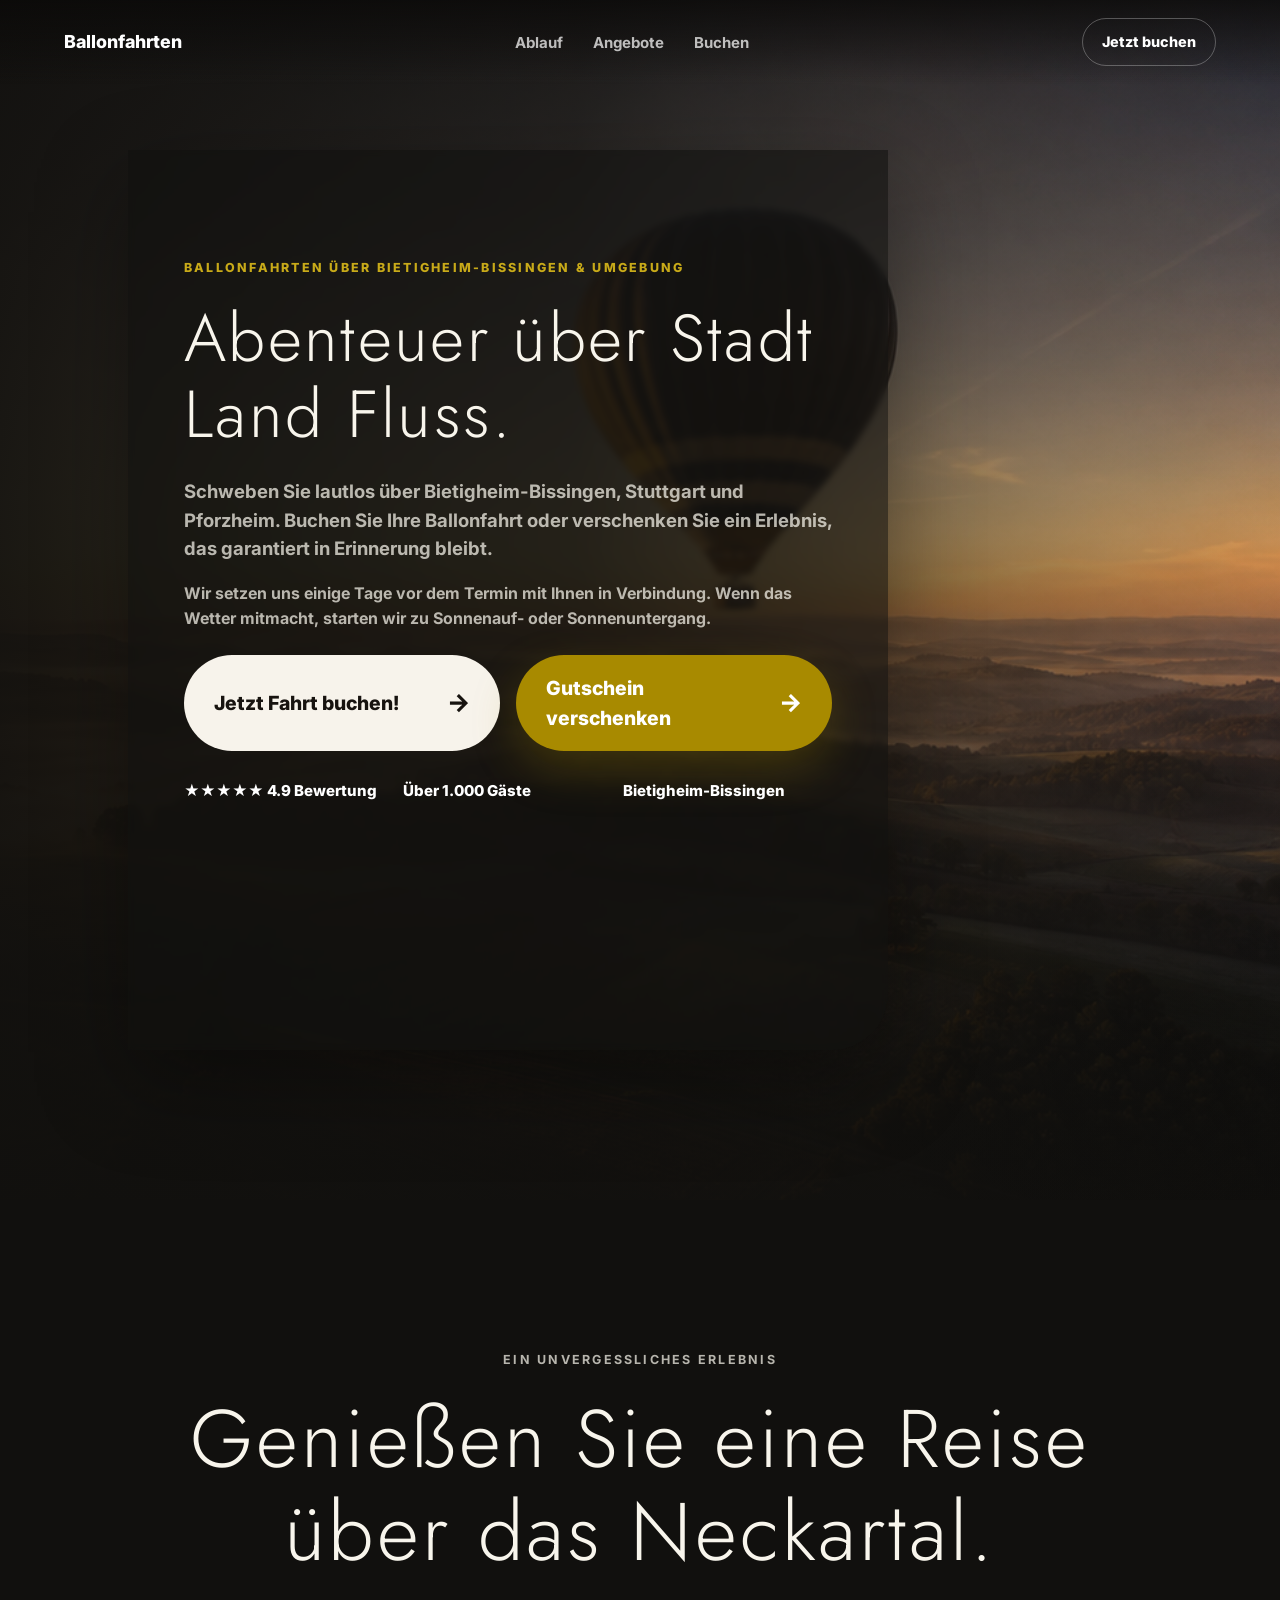
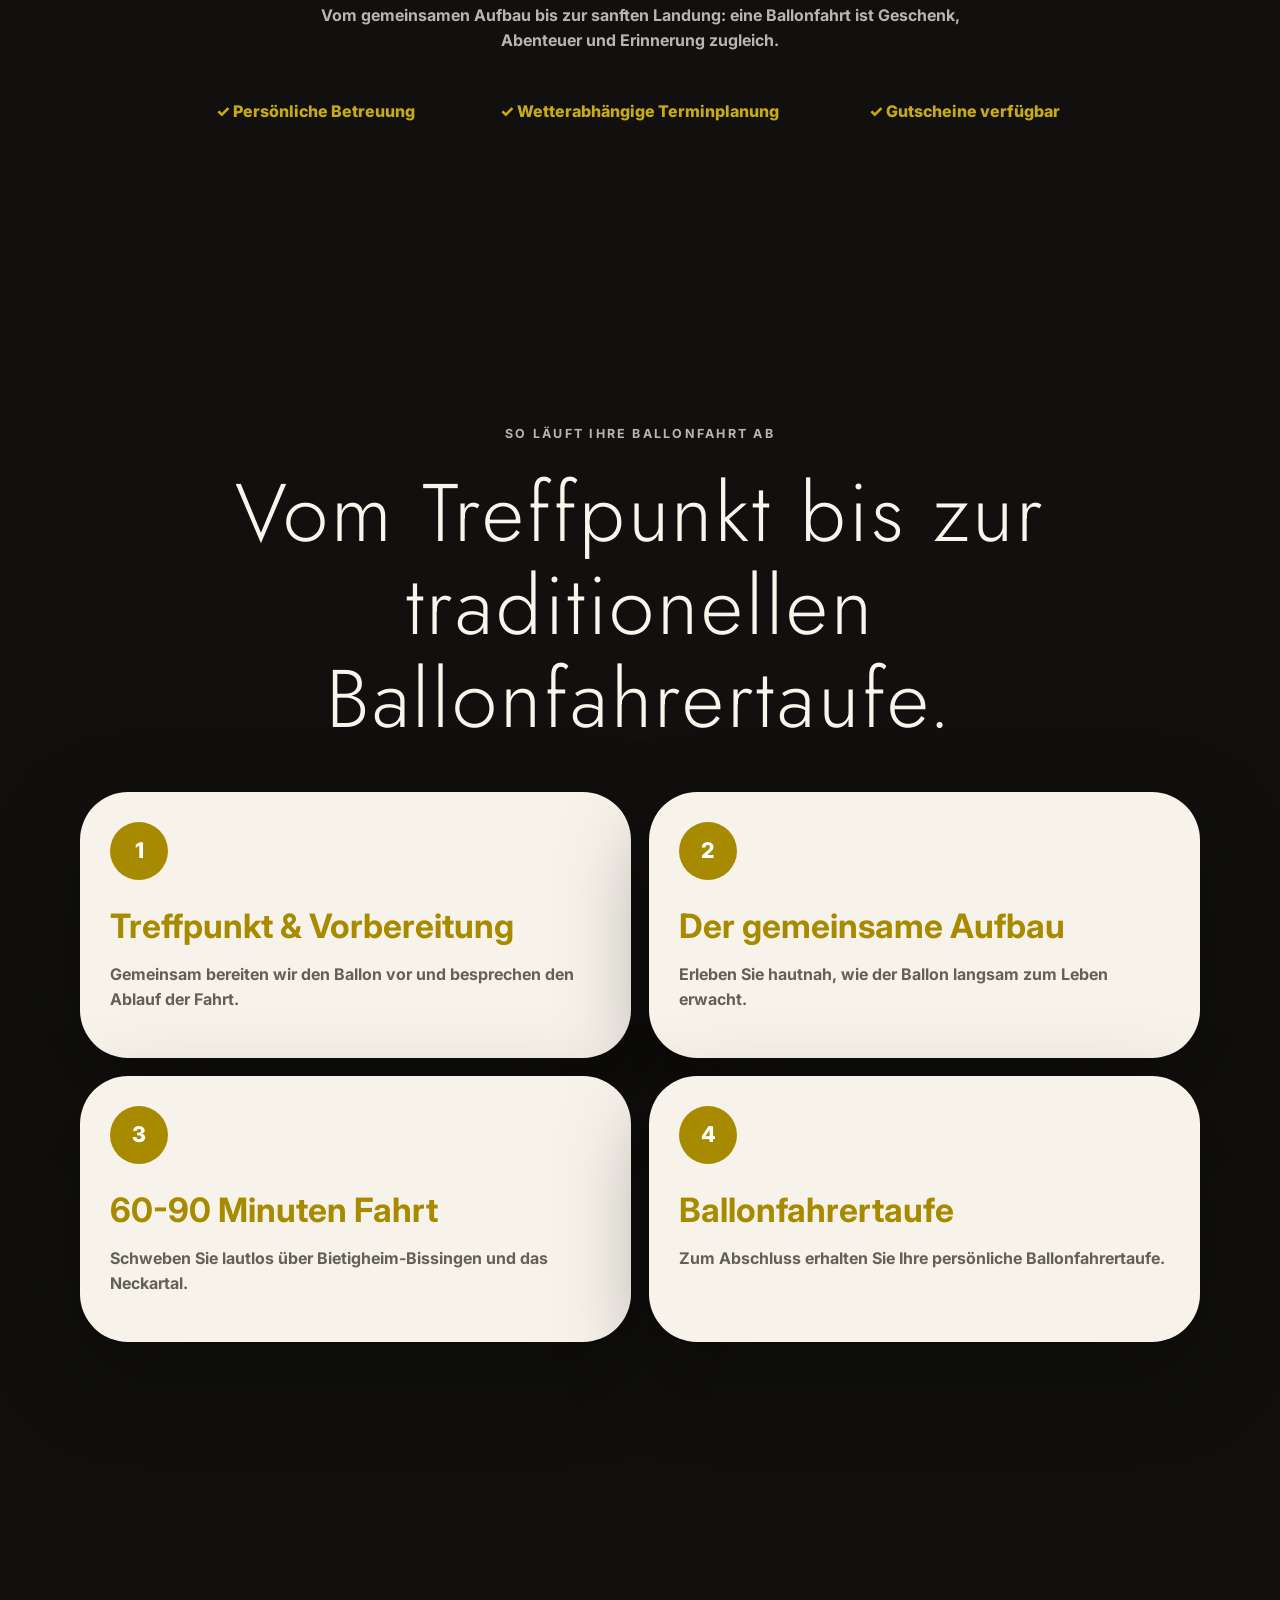
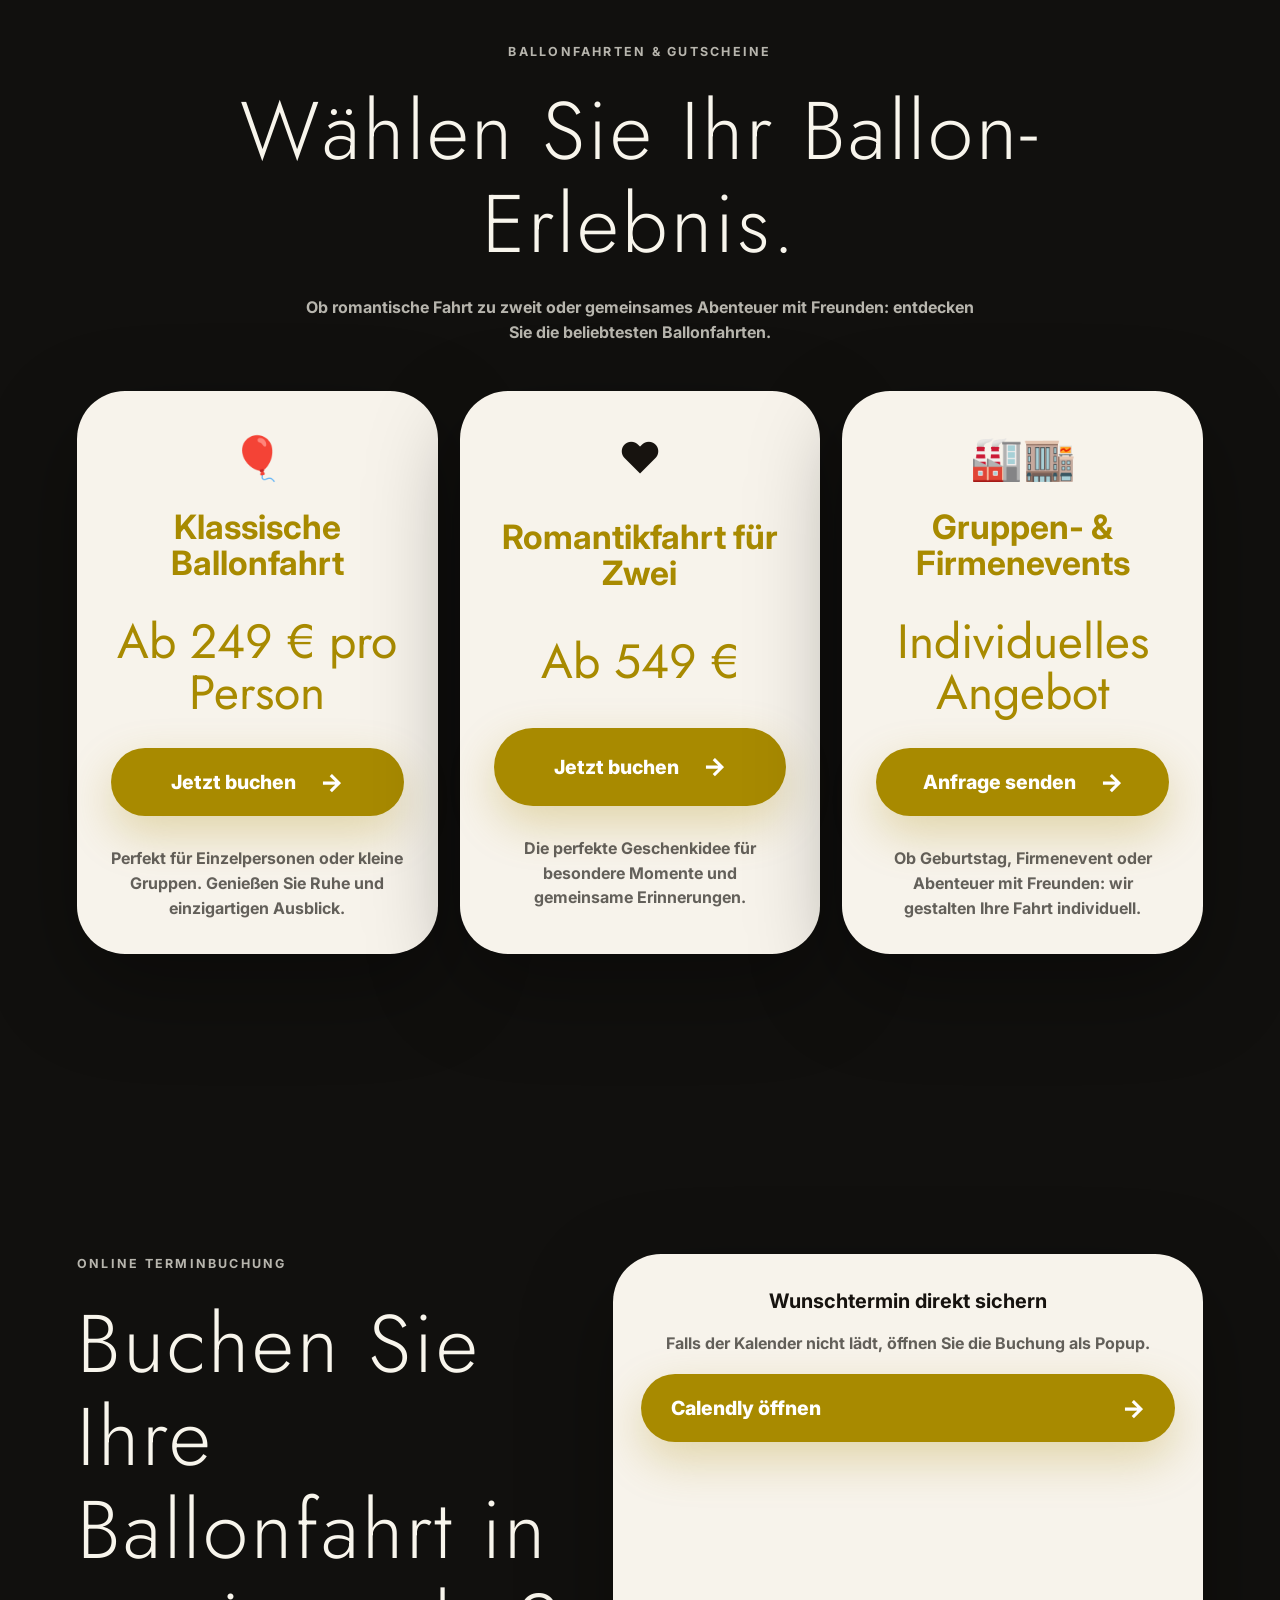
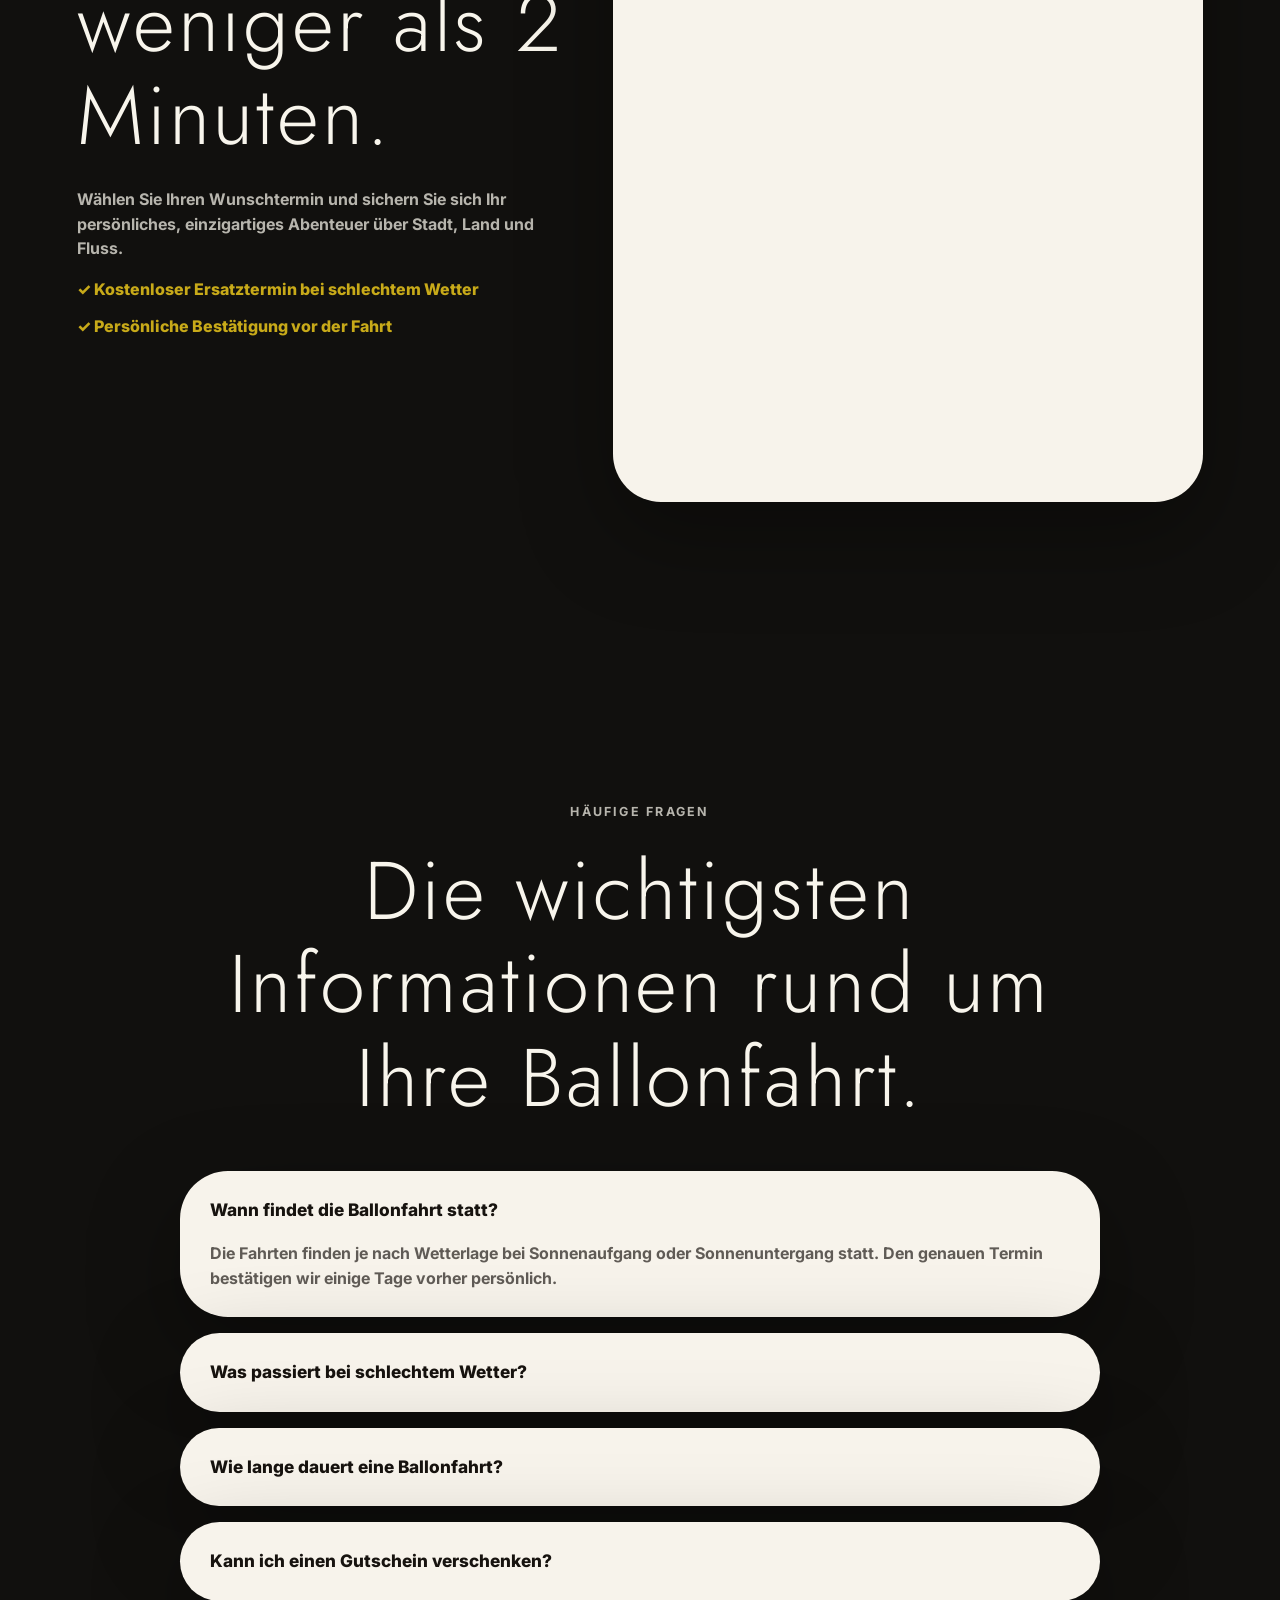
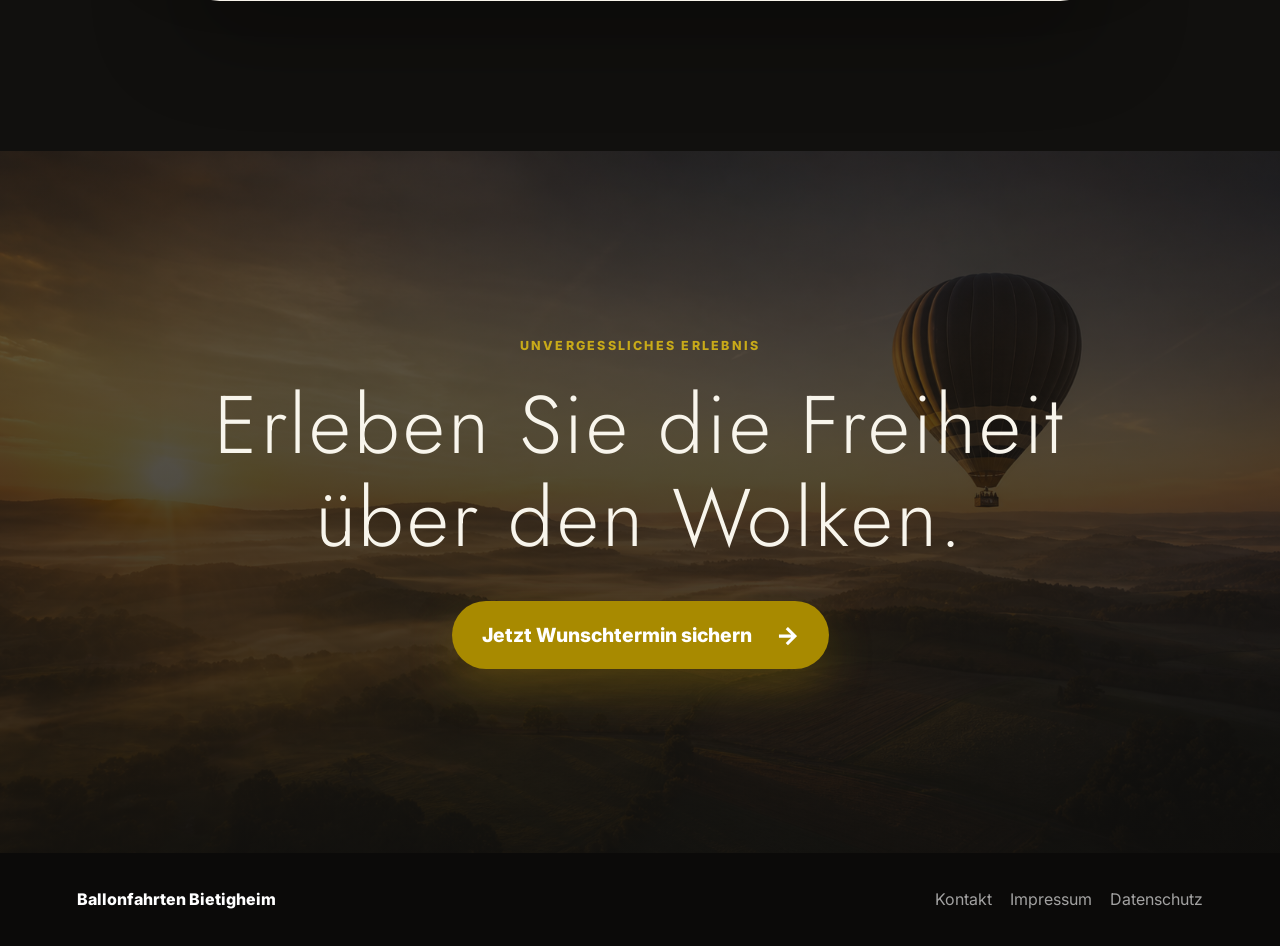
==== index.html @ dc54b962 "Add files via upload" ====
<!doctype html>
<html lang="de">
  <head>
    <meta charset="utf-8" />
    <meta name="viewport" content="width=device-width, initial-scale=1" />
    <meta
      name="description"
      content="Ballonfahrten über Bietigheim-Bissingen, Stuttgart und Pforzheim. Jetzt Fahrt buchen oder Gutschein verschenken."
    />
    <title>Ballonfahrten Bietigheim | Abenteuer über Stuttgart</title>
    <link rel="preconnect" href="https://fonts.googleapis.com" />
    <link rel="preconnect" href="https://fonts.gstatic.com" crossorigin />
    <link
      href="https://fonts.googleapis.com/css2?family=Inter:wght@500;600;700;800&family=Jost:wght@300;400;500;700&display=swap"
      rel="stylesheet"
    />
    <link href="https://assets.calendly.com/assets/external/widget.css" rel="stylesheet" />
    <link rel="stylesheet" href="styles.css" />
  </head>
  <body>
    <script>
      const calendlyUrl = "https://calendly.com/alezaffino271/wunschtermin-ballonfahrt";
    </script>
    <header class="site-header" aria-label="Hauptnavigation">
      <a class="brand" href="#top">Ballonfahrten</a>
      <nav>
        <a href="#ablauf">Ablauf</a>
        <a href="#angebote">Angebote</a>
        <a href="#kontakt">Buchen</a>
      </nav>
      <a class="header-cta" href="https://calendly.com/alezaffino271/wunschtermin-ballonfahrt" data-calendly-popup>Jetzt buchen</a>
    </header>

    <main id="top">
      <section class="hero">
        <div class="hero-media" role="img" aria-label="Heißluftballon über Landschaft bei Sonnenuntergang"></div>
        <div class="hero-panel">
          <p class="eyebrow">Ballonfahrten über Bietigheim-Bissingen & Umgebung</p>
          <h1>Abenteuer über Stadt Land Fluss.</h1>
          <p class="hero-copy">
            Schweben Sie lautlos über Bietigheim-Bissingen, Stuttgart und
            Pforzheim. Buchen Sie Ihre Ballonfahrt oder verschenken Sie ein
            Erlebnis, das garantiert in Erinnerung bleibt.
          </p>
          <p class="hero-note">
            Wir setzen uns einige Tage vor dem Termin mit Ihnen in Verbindung.
            Wenn das Wetter mitmacht, starten wir zu Sonnenauf- oder
            Sonnenuntergang.
          </p>
          <div class="hero-actions">
            <a class="btn btn-light" href="https://calendly.com/alezaffino271/wunschtermin-ballonfahrt" data-calendly-popup>Jetzt Fahrt buchen!</a>
            <a class="btn btn-gold" href="#angebote">Gutschein verschenken</a>
          </div>
          <div class="hero-stats" aria-label="Vertrauenssignale">
            <span>★★★★★ 4.9 Bewertung</span>
            <span>Über 1.000 Gäste</span>
            <span>Bietigheim-Bissingen</span>
          </div>
        </div>
      </section>

      <section class="intro section-dark">
        <div class="section-heading">
          <p class="section-kicker">Ein unvergessliches Erlebnis</p>
          <h2>Genießen Sie eine Reise über das Neckartal.</h2>
          <p>
            Vom gemeinsamen Aufbau bis zur sanften Landung: eine Ballonfahrt ist
            Geschenk, Abenteuer und Erinnerung zugleich.
          </p>
        </div>
        <div class="trust-strip">
          <span>Persönliche Betreuung</span>
          <span>Wetterabhängige Terminplanung</span>
          <span>Gutscheine verfügbar</span>
        </div>
      </section>

      <section class="experience" id="ablauf">
        <div class="section-heading">
          <p class="section-kicker">So läuft Ihre Ballonfahrt ab</p>
          <h2>Vom Treffpunkt bis zur traditionellen Ballonfahrertaufe.</h2>
        </div>
        <div class="steps">
          <article>
            <span>1</span>
            <h3>Treffpunkt & Vorbereitung</h3>
            <p>Gemeinsam bereiten wir den Ballon vor und besprechen den Ablauf der Fahrt.</p>
          </article>
          <article>
            <span>2</span>
            <h3>Der gemeinsame Aufbau</h3>
            <p>Erleben Sie hautnah, wie der Ballon langsam zum Leben erwacht.</p>
          </article>
          <article>
            <span>3</span>
            <h3>60-90 Minuten Fahrt</h3>
            <p>Schweben Sie lautlos über Bietigheim-Bissingen und das Neckartal.</p>
          </article>
          <article>
            <span>4</span>
            <h3>Ballonfahrertaufe</h3>
            <p>Zum Abschluss erhalten Sie Ihre persönliche Ballonfahrertaufe.</p>
          </article>
        </div>
      </section>

      <section class="offers section-dark" id="angebote">
        <div class="section-heading">
          <p class="section-kicker">Ballonfahrten & Gutscheine</p>
          <h2>Wählen Sie Ihr Ballon-Erlebnis.</h2>
          <p>
            Ob romantische Fahrt zu zweit oder gemeinsames Abenteuer mit
            Freunden: entdecken Sie die beliebtesten Ballonfahrten.
          </p>
        </div>
        <div class="cards">
          <article class="offer-card">
            <p class="icon">🎈</p>
            <h3>Klassische Ballonfahrt</h3>
            <strong>Ab 249 € pro Person</strong>
            <a class="card-cta" href="https://calendly.com/alezaffino271/wunschtermin-ballonfahrt" data-calendly-popup>Jetzt buchen</a>
            <span>Perfekt für Einzelpersonen oder kleine Gruppen. Genießen Sie Ruhe und einzigartigen Ausblick.</span>
          </article>
          <article class="offer-card">
            <p class="icon">❤️</p>
            <h3>Romantikfahrt für Zwei</h3>
            <strong>Ab 549 €</strong>
            <a class="card-cta" href="https://calendly.com/alezaffino271/wunschtermin-ballonfahrt" data-calendly-popup>Jetzt buchen</a>
            <span>Die perfekte Geschenkidee für besondere Momente und gemeinsame Erinnerungen.</span>
          </article>
          <article class="offer-card">
            <p class="icon">🏭🏬</p>
            <h3>Gruppen- & Firmenevents</h3>
            <strong>Individuelles Angebot</strong>
            <a class="card-cta" href="https://calendly.com/alezaffino271/wunschtermin-ballonfahrt" data-calendly-popup>Anfrage senden</a>
            <span>Ob Geburtstag, Firmenevent oder Abenteuer mit Freunden: wir gestalten Ihre Fahrt individuell.</span>
          </article>
        </div>
      </section>

      <section class="booking" id="kontakt">
        <div class="booking-copy">
          <p class="section-kicker">Online Terminbuchung</p>
          <h2>Buchen Sie Ihre Ballonfahrt in weniger als 2 Minuten.</h2>
          <p>
            Wählen Sie Ihren Wunschtermin und sichern Sie sich Ihr persönliches,
            einzigartiges Abenteuer über Stadt, Land und Fluss.
          </p>
          <div class="booking-badges">
            <span>Kostenloser Ersatztermin bei schlechtem Wetter</span>
            <span>Persönliche Bestätigung vor der Fahrt</span>
          </div>
        </div>
        <div class="calendly-card">
          <div class="calendly-fallback">
            <strong>Wunschtermin direkt sichern</strong>
            <p>Falls der Kalender nicht lädt, öffnen Sie die Buchung als Popup.</p>
            <a class="btn btn-gold" href="https://calendly.com/alezaffino271/wunschtermin-ballonfahrt" data-calendly-popup>Calendly öffnen</a>
          </div>
          <div
            class="calendly-inline-widget"
            data-url="https://calendly.com/alezaffino271/wunschtermin-ballonfahrt"
            title="Wunschtermin Ballonfahrt buchen"
          ></div>
        </div>
      </section>

      <section class="faq">
        <div class="section-heading">
          <p class="section-kicker">Häufige Fragen</p>
          <h2>Die wichtigsten Informationen rund um Ihre Ballonfahrt.</h2>
        </div>
        <div class="faq-list">
          <details open>
            <summary>Wann findet die Ballonfahrt statt?</summary>
            <p>Die Fahrten finden je nach Wetterlage bei Sonnenaufgang oder Sonnenuntergang statt. Den genauen Termin bestätigen wir einige Tage vorher persönlich.</p>
          </details>
          <details>
            <summary>Was passiert bei schlechtem Wetter?</summary>
            <p>Sicherheit steht bei uns an erster Stelle. Sollte das Wetter ungeeignet sein, vereinbaren wir kostenlos einen Ersatztermin.</p>
          </details>
          <details>
            <summary>Wie lange dauert eine Ballonfahrt?</summary>
            <p>Die reine Fahrt dauert in der Regel etwa 60 bis 90 Minuten. Insgesamt sollten Sie ungefähr 3 bis 4 Stunden für das gesamte Erlebnis einplanen.</p>
          </details>
          <details>
            <summary>Kann ich einen Gutschein verschenken?</summary>
            <p>Ja, unsere Ballonfahrten eignen sich perfekt als besonderes Geschenk und können bequem online angefragt werden.</p>
          </details>
        </div>
      </section>

      <section class="final-cta">
        <div>
          <p class="eyebrow">Unvergessliches Erlebnis</p>
          <h2>Erleben Sie die Freiheit über den Wolken.</h2>
          <a class="btn btn-gold" href="https://calendly.com/alezaffino271/wunschtermin-ballonfahrt" data-calendly-popup>Jetzt Wunschtermin sichern</a>
        </div>
      </section>
    </main>

    <script src="https://assets.calendly.com/assets/external/widget.js" async></script>
    <script>
      function openCalendlyPopup(event) {
        event.preventDefault();

        if (window.Calendly) {
          Calendly.initPopupWidget({ url: calendlyUrl });
          return;
        }

        window.open(calendlyUrl, "_blank", "noopener");
      }

      document.querySelectorAll("[data-calendly-popup]").forEach((button) => {
        button.addEventListener("click", openCalendlyPopup);
      });

      window.addEventListener("load", () => {
        if (!window.Calendly) return;

        Calendly.initBadgeWidget({
          url: calendlyUrl,
          text: "Termin buchen",
          color: "#a88a00",
          textColor: "#ffffff"
        });
      });
    </script>

    <footer>
      <span>Ballonfahrten Bietigheim</span>
      <div>
        <a href="#kontakt">Kontakt</a>
        <a href="#">Impressum</a>
        <a href="#">Datenschutz</a>
      </div>
    </footer>
  </body>
</html>
---- styles.css ----
:root {
  --dark: #11100e;
  --dark-soft: rgba(17, 16, 14, 0.72);
  --cream: #f7f3eb;
  --white: #fffdf8;
  --gold: #a88a00;
  --gold-light: #c8aa19;
  --text: #f8f5ec;
  --muted: rgba(248, 245, 236, 0.72);
  --ink: #17130f;
  --shadow: 0 32px 90px rgba(0, 0, 0, 0.34);
}

* {
  box-sizing: border-box;
}

html {
  scroll-behavior: smooth;
}

body {
  margin: 0;
  color: var(--text);
  background: var(--dark);
  font-family: Inter, system-ui, sans-serif;
  line-height: 1.55;
}

a {
  color: inherit;
  text-decoration: none;
}

.site-header {
  position: fixed;
  inset: 0 0 auto;
  z-index: 10;
  display: flex;
  align-items: center;
  justify-content: space-between;
  gap: 18px;
  padding: 18px clamp(18px, 5vw, 64px);
  color: #fff;
  background: linear-gradient(to bottom, rgba(10, 9, 8, 0.78), transparent);
}

.brand {
  font-size: 1.12rem;
  font-weight: 800;
}

nav {
  display: none;
  gap: 30px;
  color: rgba(255, 255, 255, 0.72);
  font-size: 0.94rem;
  font-weight: 700;
}

.header-cta {
  padding: 12px 19px;
  border: 1px solid rgba(255, 255, 255, 0.28);
  border-radius: 999px;
  font-size: 0.9rem;
  font-weight: 800;
}

.hero {
  position: relative;
  min-height: 100svh;
  overflow: hidden;
  background: var(--dark);
}

.hero-media {
  position: absolute;
  inset: 0;
  background-image:
    linear-gradient(90deg, rgba(17, 16, 14, 0.96) 0%, rgba(17, 16, 14, 0.78) 45%, rgba(17, 16, 14, 0.12) 100%),
    linear-gradient(0deg, rgba(17, 16, 14, 0.84), rgba(17, 16, 14, 0.05) 54%),
    url("assets/balloon-hero.png");
  background-size: cover;
  background-position: center right;
}

.hero-panel {
  position: relative;
  width: min(100%, 760px);
  min-height: 100svh;
  display: flex;
  flex-direction: column;
  justify-content: flex-start;
  padding: 108px clamp(22px, 5vw, 56px) 42px;
  border-radius: 0 0 46px 0;
  background: rgba(17, 16, 14, 0.58);
  box-shadow: var(--shadow);
  backdrop-filter: blur(3px);
}

.eyebrow,
.section-kicker {
  margin: 0 0 24px;
  color: var(--gold-light);
  font-size: 0.78rem;
  font-weight: 800;
  letter-spacing: 0.18em;
  text-transform: uppercase;
}

h1,
h2,
h3,
p {
  margin-top: 0;
}

h1,
h2 {
  font-family: Jost, Inter, system-ui, sans-serif;
  font-weight: 300;
  line-height: 1.14;
  letter-spacing: 0.035em;
}

h1 {
  max-width: 700px;
  margin-bottom: 24px;
  font-size: clamp(3rem, 5.8vw, 4.15rem);
}

h2 {
  margin-bottom: 24px;
  font-size: clamp(2.6rem, 8vw, 5.1rem);
}

h3 {
  margin-bottom: 18px;
  color: var(--gold);
  font-size: clamp(1.55rem, 3vw, 2.1rem);
  line-height: 1.08;
}

.hero-copy,
.hero-note,
.section-heading p,
.booking-copy p,
.faq p {
  color: var(--muted);
  font-weight: 700;
}

.hero-copy {
  max-width: 650px;
  margin-bottom: 18px;
  font-size: clamp(1rem, 2vw, 1.16rem);
}

.hero-note {
  max-width: 660px;
  margin-bottom: 24px;
}

.hero-actions {
  display: grid;
  gap: 16px;
  margin-bottom: 28px;
}

.btn,
.card-cta {
  display: inline-flex;
  align-items: center;
  justify-content: space-between;
  gap: 24px;
  min-height: 68px;
  padding: 18px 30px;
  border: 0;
  border-radius: 999px;
  font: inherit;
  font-size: clamp(1.02rem, 2vw, 1.22rem);
  font-weight: 800;
  cursor: pointer;
  transition: transform 180ms ease, box-shadow 180ms ease;
}

.btn::after,
.card-cta::after {
  content: "→";
  font-size: 1.55rem;
  line-height: 1;
}

.btn:hover,
.card-cta:hover {
  transform: translateY(-2px);
}

.btn-light {
  color: var(--ink);
  background: var(--cream);
}

.btn-gold,
.card-cta {
  color: #fff;
  background: var(--gold);
  box-shadow: 0 18px 46px rgba(168, 138, 0, 0.28);
}

.hero-stats {
  display: grid;
  gap: 10px;
  color: #fff;
  font-size: 0.94rem;
  font-weight: 800;
}

.hero-card {
  display: none;
}

section {
  position: relative;
  padding: clamp(82px, 12vw, 150px) clamp(22px, 6vw, 84px);
}

.section-dark,
.experience,
.offers,
.booking,
.faq {
  background:
    linear-gradient(rgba(17, 16, 14, 0.88), rgba(17, 16, 14, 0.94)),
    url("assets/balloon-hero.png");
  background-size: cover;
  background-attachment: fixed;
  background-position: center;
}

.section-heading {
  max-width: 920px;
  margin: 0 auto 46px;
  text-align: center;
}

.section-heading p {
  max-width: 680px;
  margin-left: auto;
  margin-right: auto;
}

.trust-strip {
  display: grid;
  gap: 14px;
  max-width: 960px;
  margin: 0 auto;
  color: var(--gold-light);
  text-align: center;
  font-weight: 800;
}

.trust-strip span::before,
.booking-badges span::before {
  content: "✓ ";
}

.steps {
  display: grid;
  gap: 18px;
  max-width: 1120px;
  margin: 0 auto;
}

.steps article,
.offer-card,
.calendly-card,
details {
  border-radius: 48px;
  background: var(--cream);
  color: var(--ink);
  box-shadow: var(--shadow);
}

.steps article {
  padding: 30px;
}

.steps span {
  display: grid;
  width: 58px;
  height: 58px;
  margin-bottom: 28px;
  place-items: center;
  border-radius: 50%;
  color: #fff;
  background: var(--gold);
  font-size: 1.35rem;
  font-weight: 800;
}

.steps p,
.offer-card span,
details p {
  color: rgba(23, 19, 15, 0.66);
  font-weight: 700;
}

.cards {
  display: grid;
  gap: 22px;
  max-width: 1160px;
  margin: 0 auto;
}

.offer-card {
  display: grid;
  gap: 18px;
  min-height: 440px;
  padding: 34px;
  text-align: center;
}

.offer-card .icon {
  margin: 0;
  font-size: 2.65rem;
}

.offer-card strong {
  color: var(--gold);
  font-family: Jost, Inter, system-ui, sans-serif;
  font-size: clamp(2rem, 4vw, 3rem);
  font-weight: 400;
  line-height: 1.05;
}

.card-cta {
  justify-content: center;
  width: 100%;
  margin: 12px 0;
}

.booking {
  display: grid;
  gap: 34px;
  align-items: start;
}

.booking-copy,
.calendly-card {
  max-width: 620px;
  margin: 0 auto;
}

.booking-badges {
  display: grid;
  gap: 12px;
  color: var(--gold-light);
  font-weight: 800;
}

.calendly-card {
  width: 100%;
  min-height: 720px;
  padding: 10px;
  overflow: hidden;
}

.calendly-fallback {
  display: grid;
  gap: 14px;
  padding: 22px 18px 10px;
  text-align: center;
}

.calendly-fallback strong {
  color: var(--ink);
  font-size: 1.25rem;
}

.calendly-fallback p {
  margin-bottom: 4px;
  color: rgba(23, 19, 15, 0.66);
  font-weight: 700;
}

.calendly-inline-widget {
  width: 100%;
  height: 640px;
  min-width: 280px;
}

.faq-list {
  display: grid;
  gap: 16px;
  max-width: 920px;
  margin: 0 auto;
}

details {
  padding: 26px 30px;
}

summary {
  color: var(--ink);
  cursor: pointer;
  font-size: 1.08rem;
  font-weight: 800;
  list-style: none;
}

summary::-webkit-details-marker {
  display: none;
}

.faq details p {
  color: rgba(23, 19, 15, 0.68);
  margin: 18px 0 0;
}

.final-cta {
  min-height: 78svh;
  display: grid;
  align-items: center;
  text-align: center;
  background:
    linear-gradient(rgba(17, 16, 14, 0.62), rgba(17, 16, 14, 0.86)),
    url("assets/balloon-hero.png");
  background-size: cover;
  background-position: center;
}

.final-cta > div {
  max-width: 900px;
  margin: 0 auto;
}

.final-cta .btn {
  margin: 12px auto 0;
}

footer {
  display: flex;
  flex-direction: column;
  gap: 18px;
  padding: 34px clamp(22px, 6vw, 84px);
  color: rgba(255, 255, 255, 0.62);
  background: #0b0a09;
}

footer span {
  color: #fff;
  font-weight: 800;
}

footer div {
  display: flex;
  flex-wrap: wrap;
  gap: 18px;
}

@media (min-width: 720px) {
  nav {
    display: flex;
  }

  .hero-actions {
    grid-template-columns: 1fr 1fr;
    max-width: 650px;
  }

  .hero-stats,
  .trust-strip {
    grid-template-columns: repeat(3, 1fr);
  }

  .steps {
    grid-template-columns: repeat(2, 1fr);
  }

  .cards {
    grid-template-columns: repeat(3, 1fr);
  }

  .booking {
    grid-template-columns: 0.92fr 1.08fr;
  }

  footer {
    flex-direction: row;
    align-items: center;
    justify-content: space-between;
  }
}

@media (min-width: 980px) {
  .hero-panel {
    margin-left: clamp(18px, 4vw, 56px);
    border-radius: 0 0 56px 0;
  }
}

@media (max-width: 719px) {
  .site-header {
    padding-top: 16px;
  }

  .hero-media {
    background-position: 62% center;
  }

  .hero-panel {
    min-height: 100svh;
    padding-top: 98px;
  }

  .btn,
  .card-cta {
    width: 100%;
  }
}
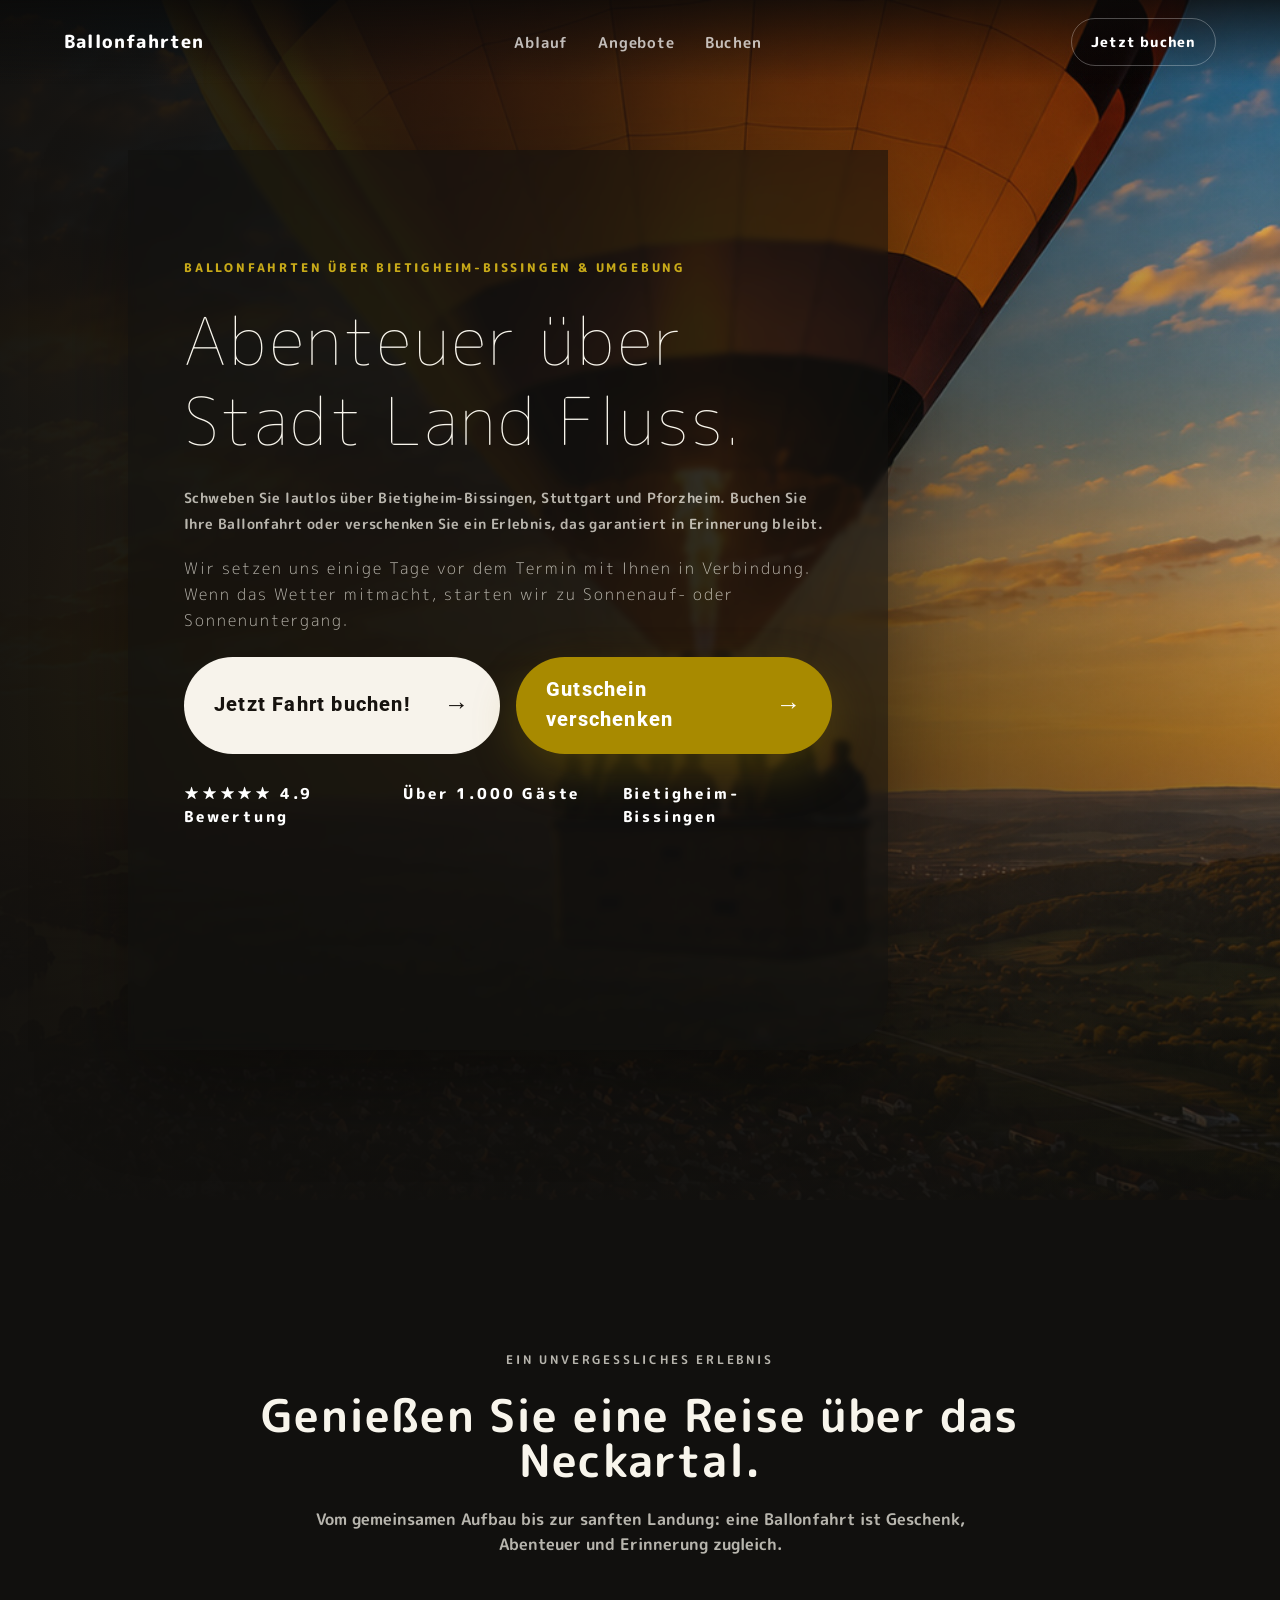
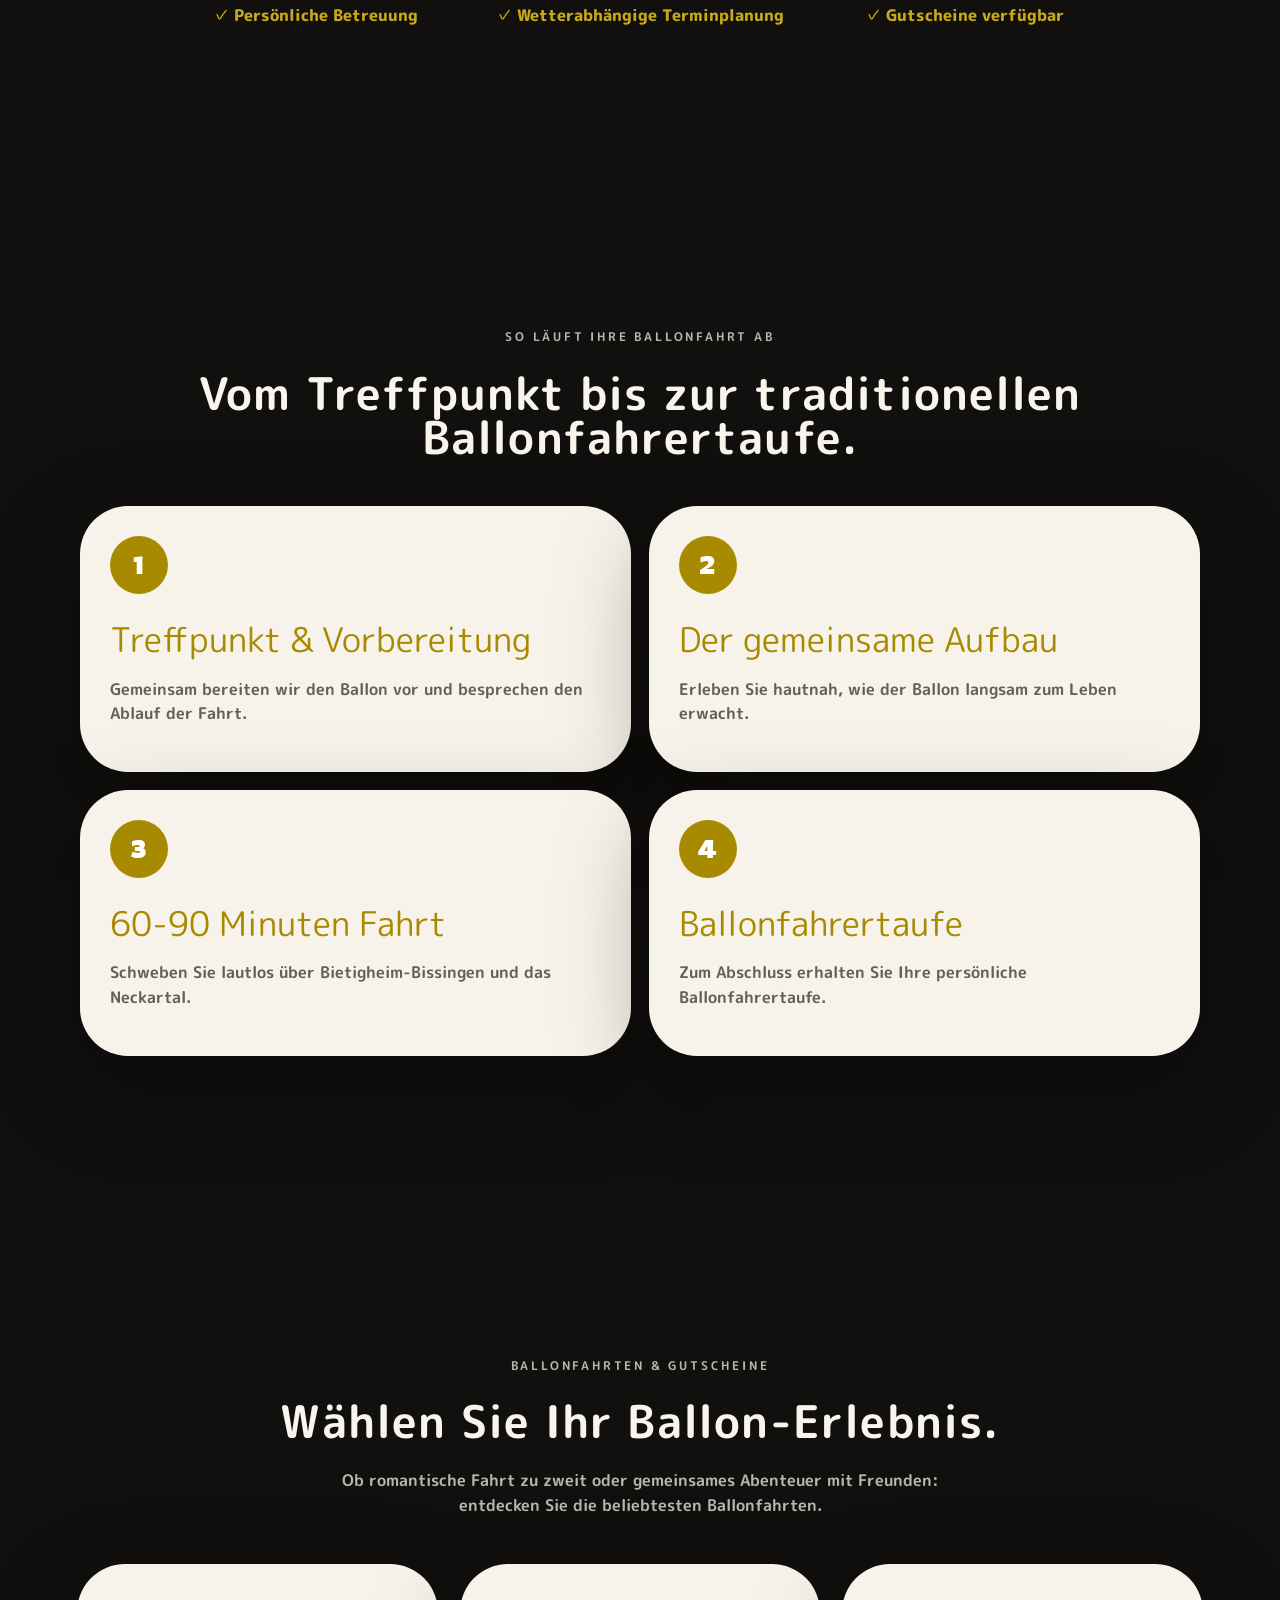
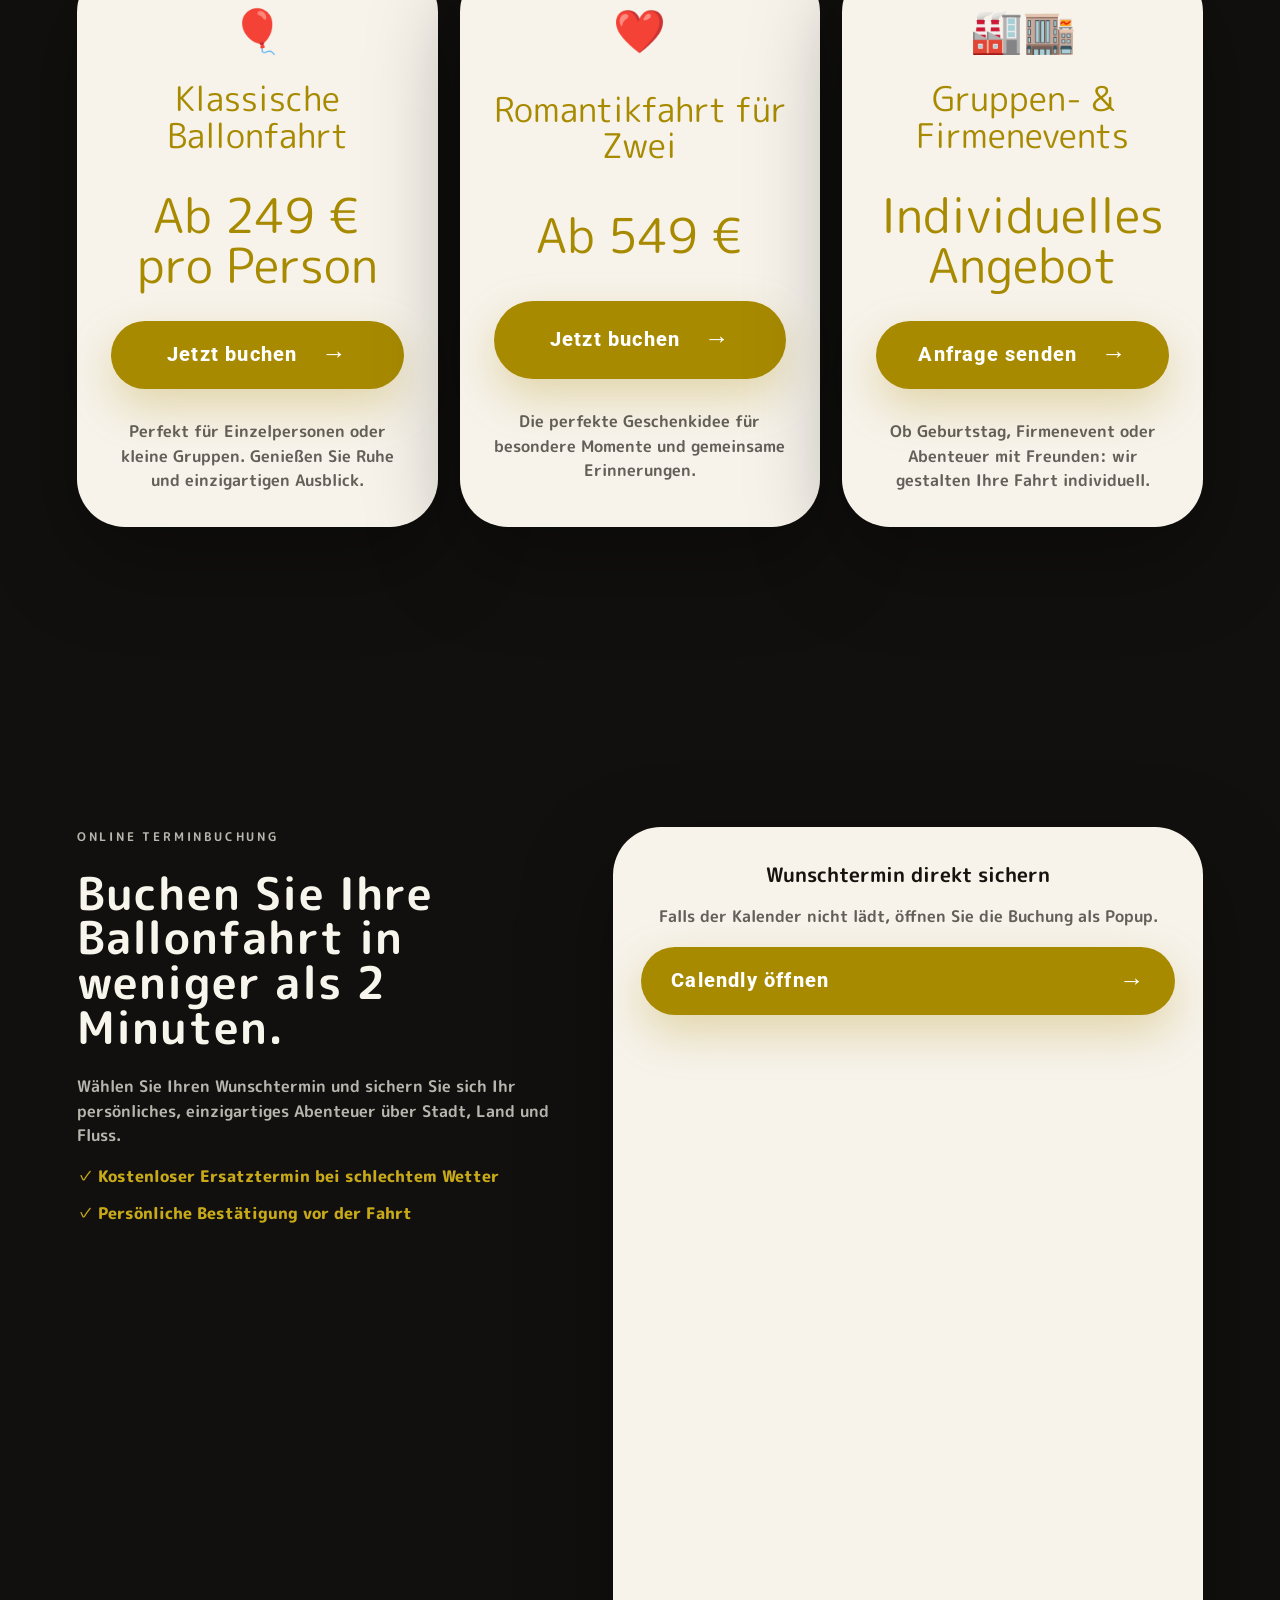
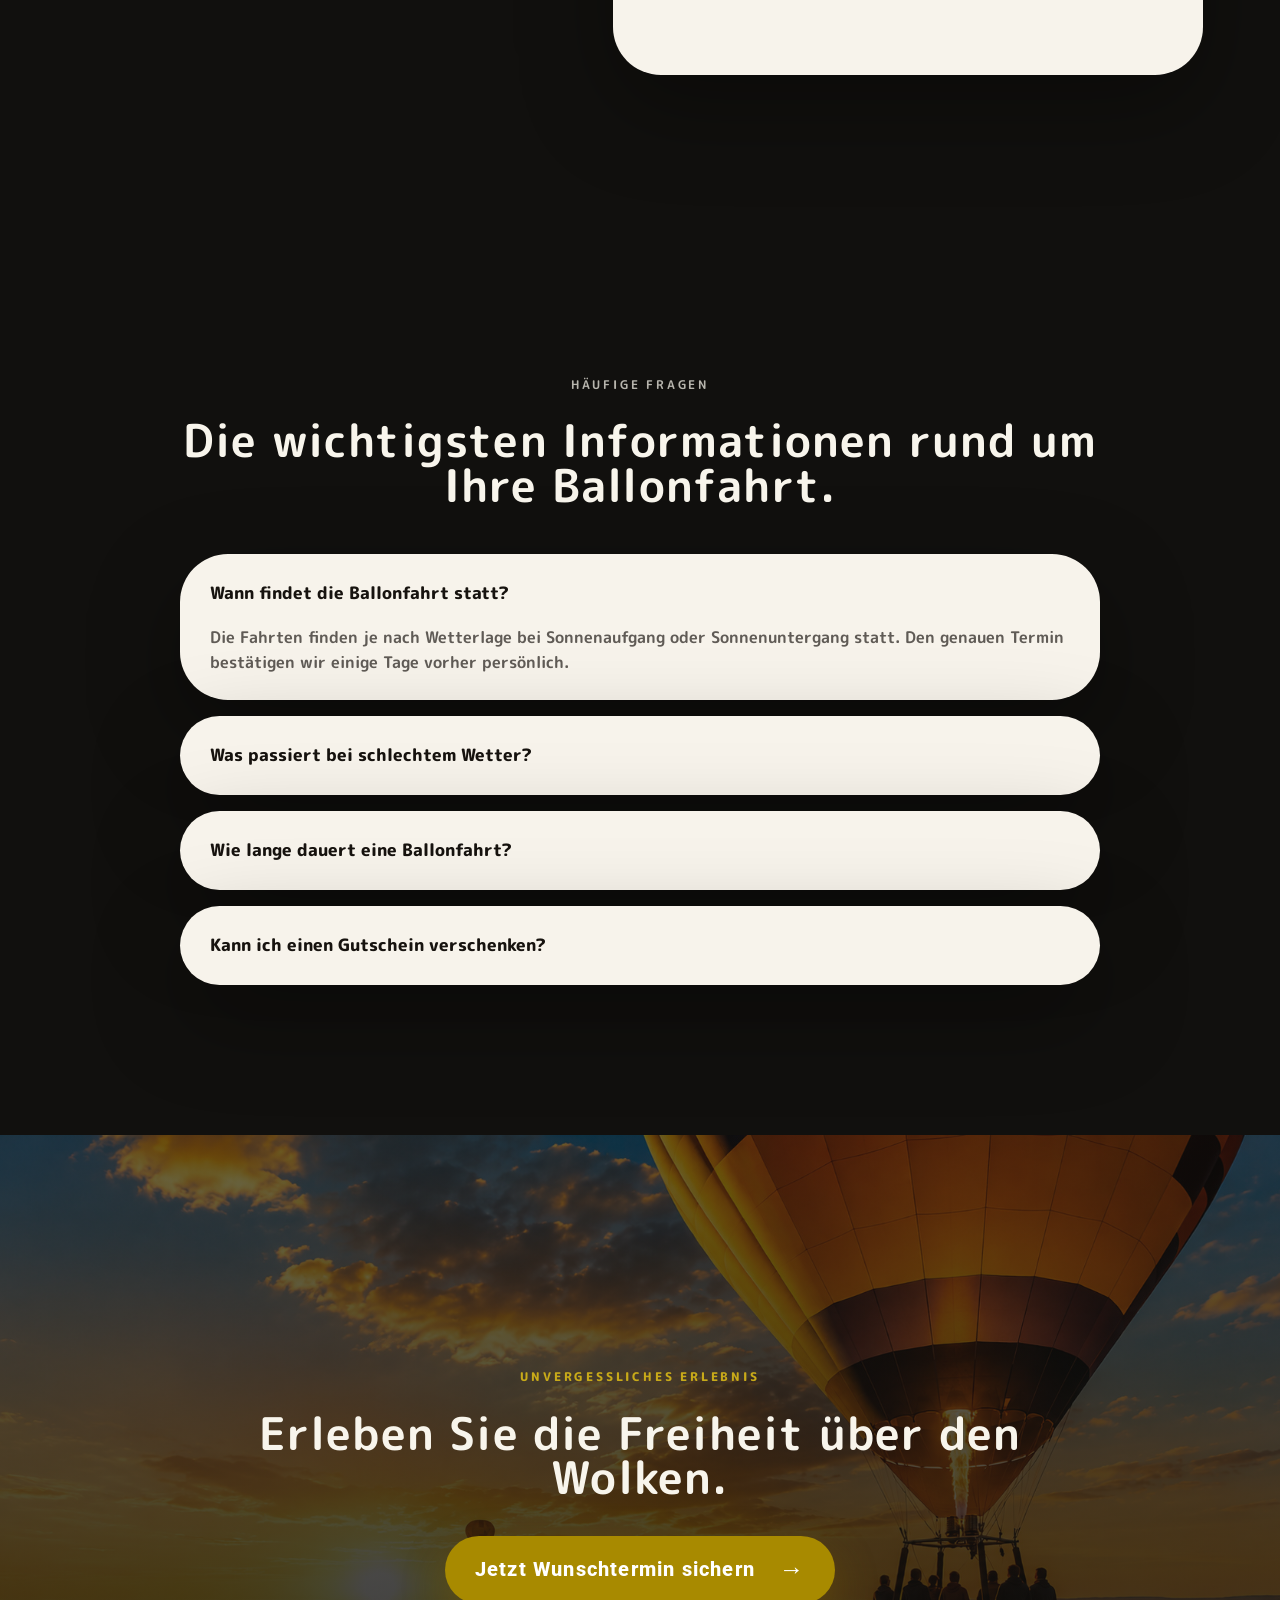
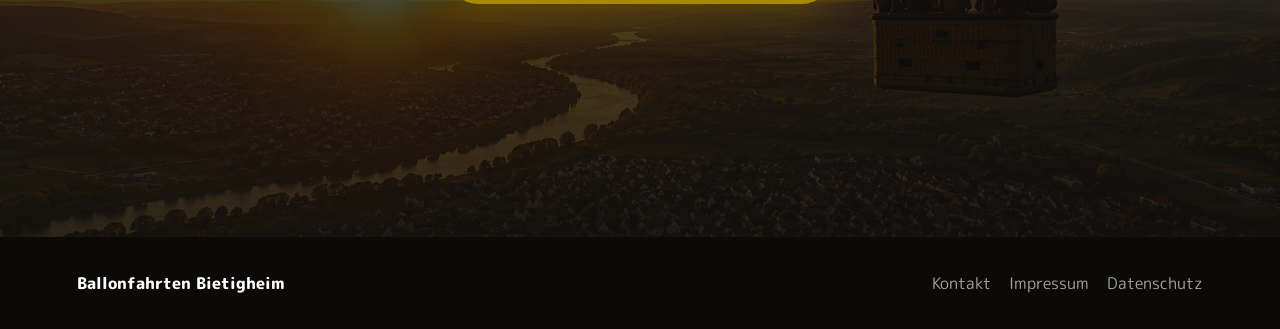
==== commit 05358a37: "Add files via upload" ====
--- a/index.html
+++ b/index.html
@@ -11,7 +11,7 @@
     <link rel="preconnect" href="https://fonts.googleapis.com" />
     <link rel="preconnect" href="https://fonts.gstatic.com" crossorigin />
     <link
-      href="https://fonts.googleapis.com/css2?family=Inter:wght@500;600;700;800&family=Jost:wght@300;400;500;700&display=swap"
+      href="https://fonts.googleapis.com/css2?family=M+PLUS+Rounded+1c:wght@100;300;400;500;700;800&family=Roboto:wght@700&family=Rowdies:wght@700&display=swap"
       rel="stylesheet"
     />
     <link href="https://assets.calendly.com/assets/external/widget.css" rel="stylesheet" />
--- a/styles.css
+++ b/styles.css
@@ -23,7 +23,7 @@
   margin: 0;
   color: var(--text);
   background: var(--dark);
-  font-family: Inter, system-ui, sans-serif;
+  font-family: "M PLUS Rounded 1c", sans-serif;
   line-height: 1.55;
 }
 
@@ -48,6 +48,7 @@
 .brand {
   font-size: 1.12rem;
   font-weight: 800;
+  letter-spacing: 0.075rem;
 }
 
 nav {
@@ -56,6 +57,7 @@
   color: rgba(255, 255, 255, 0.72);
   font-size: 0.94rem;
   font-weight: 700;
+  letter-spacing: 0.05rem;
 }
 
 .header-cta {
@@ -64,6 +66,7 @@
   border-radius: 999px;
   font-size: 0.9rem;
   font-weight: 800;
+  letter-spacing: 0.05rem;
 }
 
 .hero {
@@ -79,7 +82,7 @@
   background-image:
     linear-gradient(90deg, rgba(17, 16, 14, 0.96) 0%, rgba(17, 16, 14, 0.78) 45%, rgba(17, 16, 14, 0.12) 100%),
     linear-gradient(0deg, rgba(17, 16, 14, 0.84), rgba(17, 16, 14, 0.05) 54%),
-    url("assets/balloon-hero.png");
+    url("assets/carrd-container04.jpg");
   background-size: cover;
   background-position: center right;
 }
@@ -104,7 +107,7 @@
   color: var(--gold-light);
   font-size: 0.78rem;
   font-weight: 800;
-  letter-spacing: 0.18em;
+  letter-spacing: 0.175rem;
   text-transform: uppercase;
 }
 
@@ -117,27 +120,31 @@
 
 h1,
 h2 {
-  font-family: Jost, Inter, system-ui, sans-serif;
-  font-weight: 300;
-  line-height: 1.14;
-  letter-spacing: 0.035em;
+  font-family: "M PLUS Rounded 1c", sans-serif;
+  line-height: 1.2;
+  letter-spacing: 0.175rem;
 }
 
 h1 {
   max-width: 700px;
   margin-bottom: 24px;
-  font-size: clamp(3rem, 5.8vw, 4.15rem);
+  font-size: clamp(2.65rem, 5.4vw, 4.15rem);
+  font-weight: 100;
 }
 
 h2 {
   margin-bottom: 24px;
-  font-size: clamp(2.6rem, 8vw, 5.1rem);
+  font-size: clamp(2rem, 5vw, 2.8rem);
+  font-weight: 700;
+  line-height: 1;
+  letter-spacing: 0.075rem;
 }
 
 h3 {
   margin-bottom: 18px;
   color: var(--gold);
   font-size: clamp(1.55rem, 3vw, 2.1rem);
+  font-weight: 400;
   line-height: 1.08;
 }
 
@@ -153,12 +160,18 @@
 .hero-copy {
   max-width: 650px;
   margin-bottom: 18px;
-  font-size: clamp(1rem, 2vw, 1.16rem);
+  font-size: 0.875rem;
+  line-height: 1.875;
+  letter-spacing: 0.025rem;
 }
 
 .hero-note {
   max-width: 660px;
   margin-bottom: 24px;
+  font-size: 1rem;
+  font-weight: 300;
+  line-height: 1.625;
+  letter-spacing: 0.125rem;
 }
 
 .hero-actions {
@@ -177,9 +190,10 @@
   padding: 18px 30px;
   border: 0;
   border-radius: 999px;
-  font: inherit;
+  font-family: Roboto, sans-serif;
   font-size: clamp(1.02rem, 2vw, 1.22rem);
   font-weight: 800;
+  letter-spacing: 0.075rem;
   cursor: pointer;
   transition: transform 180ms ease, box-shadow 180ms ease;
 }
@@ -214,6 +228,7 @@
   color: #fff;
   font-size: 0.94rem;
   font-weight: 800;
+  letter-spacing: 0.175rem;
 }
 
 .hero-card {
@@ -232,7 +247,7 @@
 .faq {
   background:
     linear-gradient(rgba(17, 16, 14, 0.88), rgba(17, 16, 14, 0.94)),
-    url("assets/balloon-hero.png");
+    url("assets/carrd-container04.jpg");
   background-size: cover;
   background-attachment: fixed;
   background-position: center;
@@ -295,8 +310,10 @@
   border-radius: 50%;
   color: #fff;
   background: var(--gold);
-  font-size: 1.35rem;
-  font-weight: 800;
+  font-family: Rowdies, sans-serif;
+  font-size: 1.55rem;
+  font-weight: 700;
+  letter-spacing: 0.12rem;
 }
 
 .steps p,
@@ -328,7 +345,7 @@
 
 .offer-card strong {
   color: var(--gold);
-  font-family: Jost, Inter, system-ui, sans-serif;
+  font-family: "M PLUS Rounded 1c", sans-serif;
   font-size: clamp(2rem, 4vw, 3rem);
   font-weight: 400;
   line-height: 1.05;
@@ -425,7 +442,7 @@
   text-align: center;
   background:
     linear-gradient(rgba(17, 16, 14, 0.62), rgba(17, 16, 14, 0.86)),
-    url("assets/balloon-hero.png");
+    url("assets/carrd-container04.jpg");
   background-size: cover;
   background-position: center;
 }
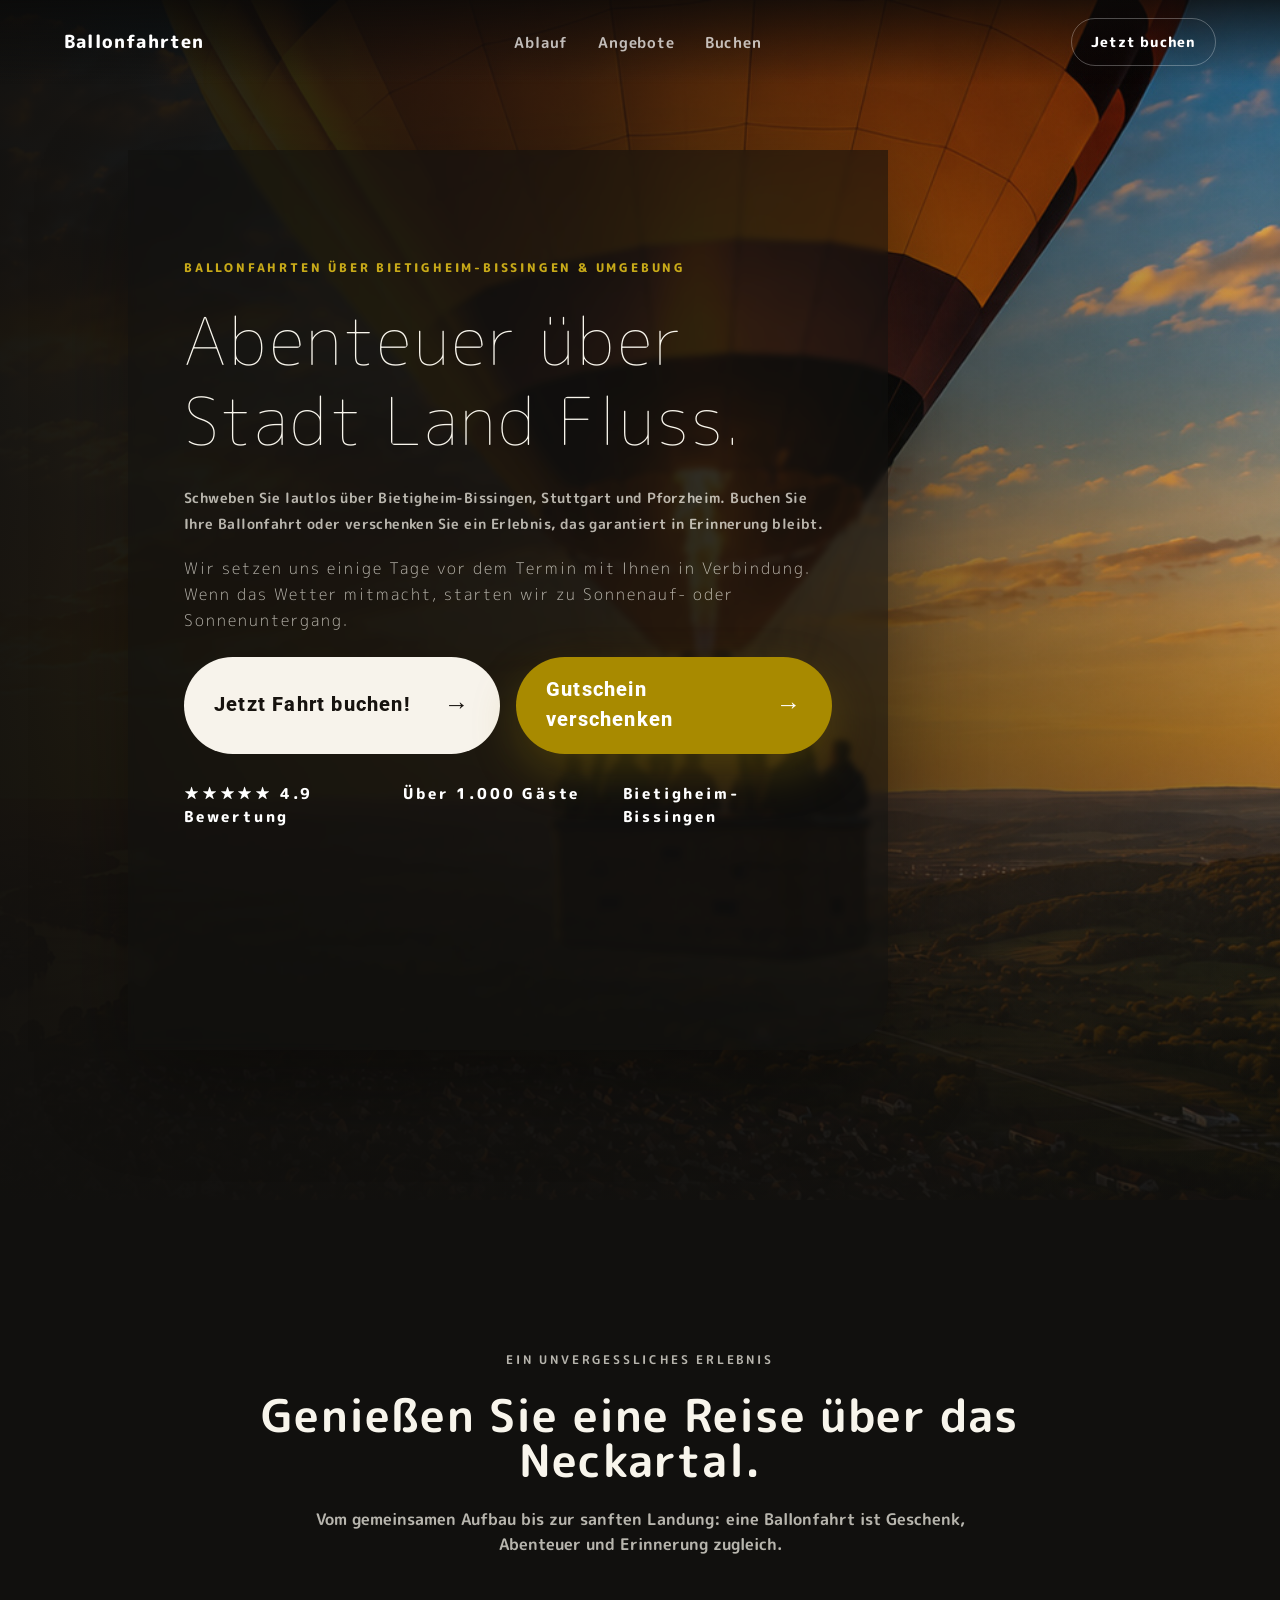
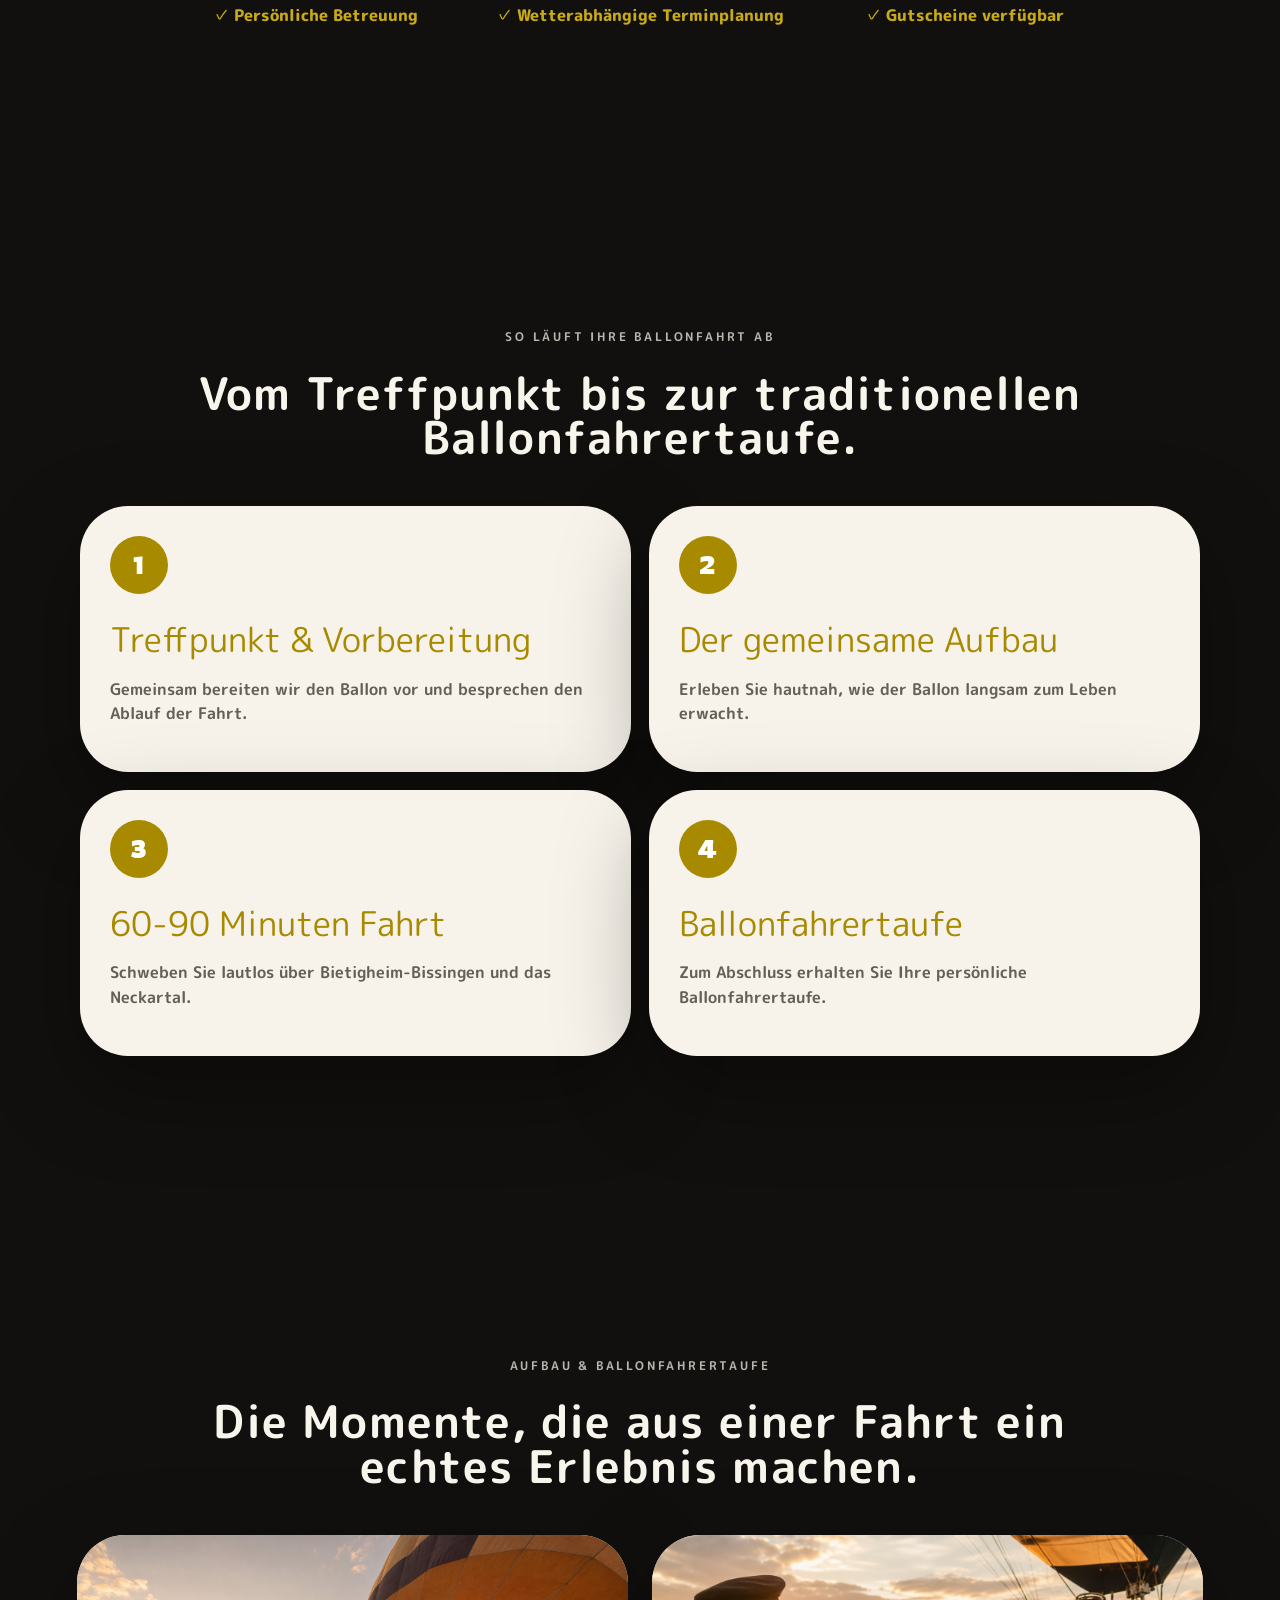
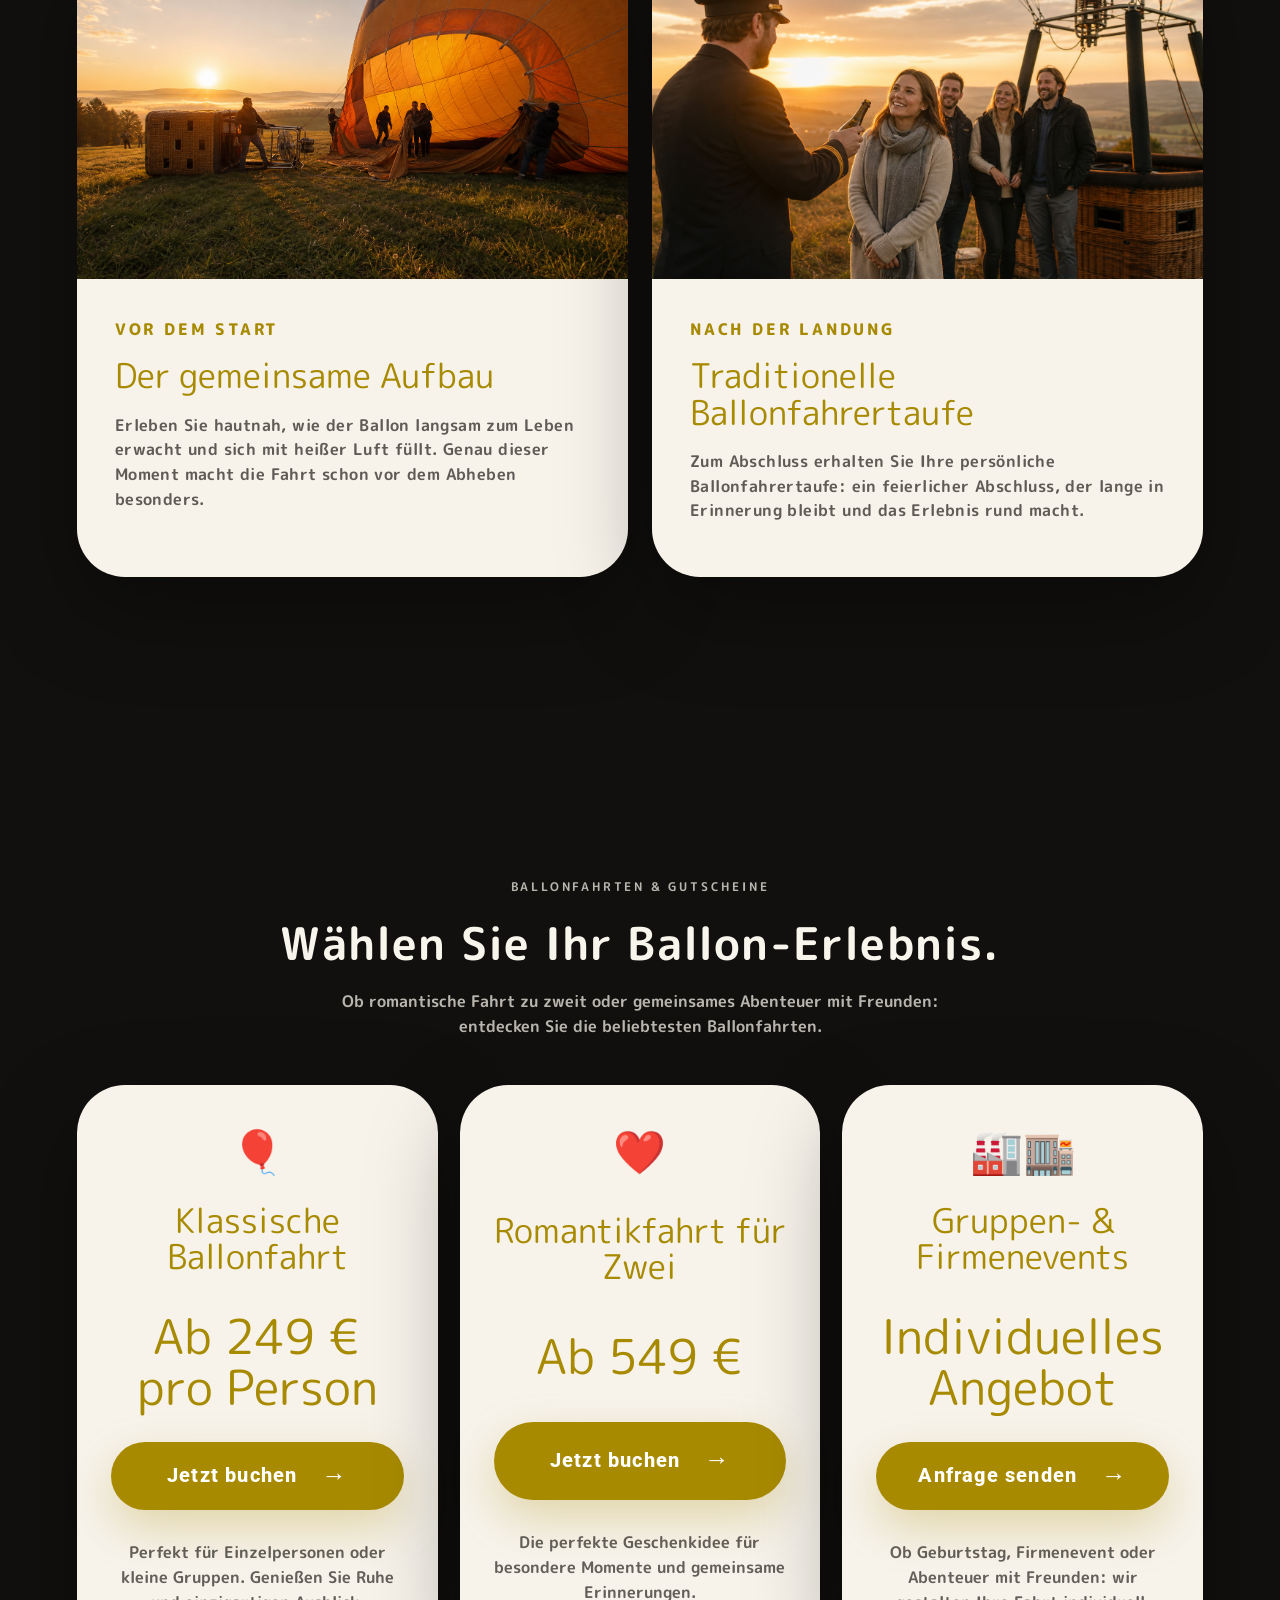
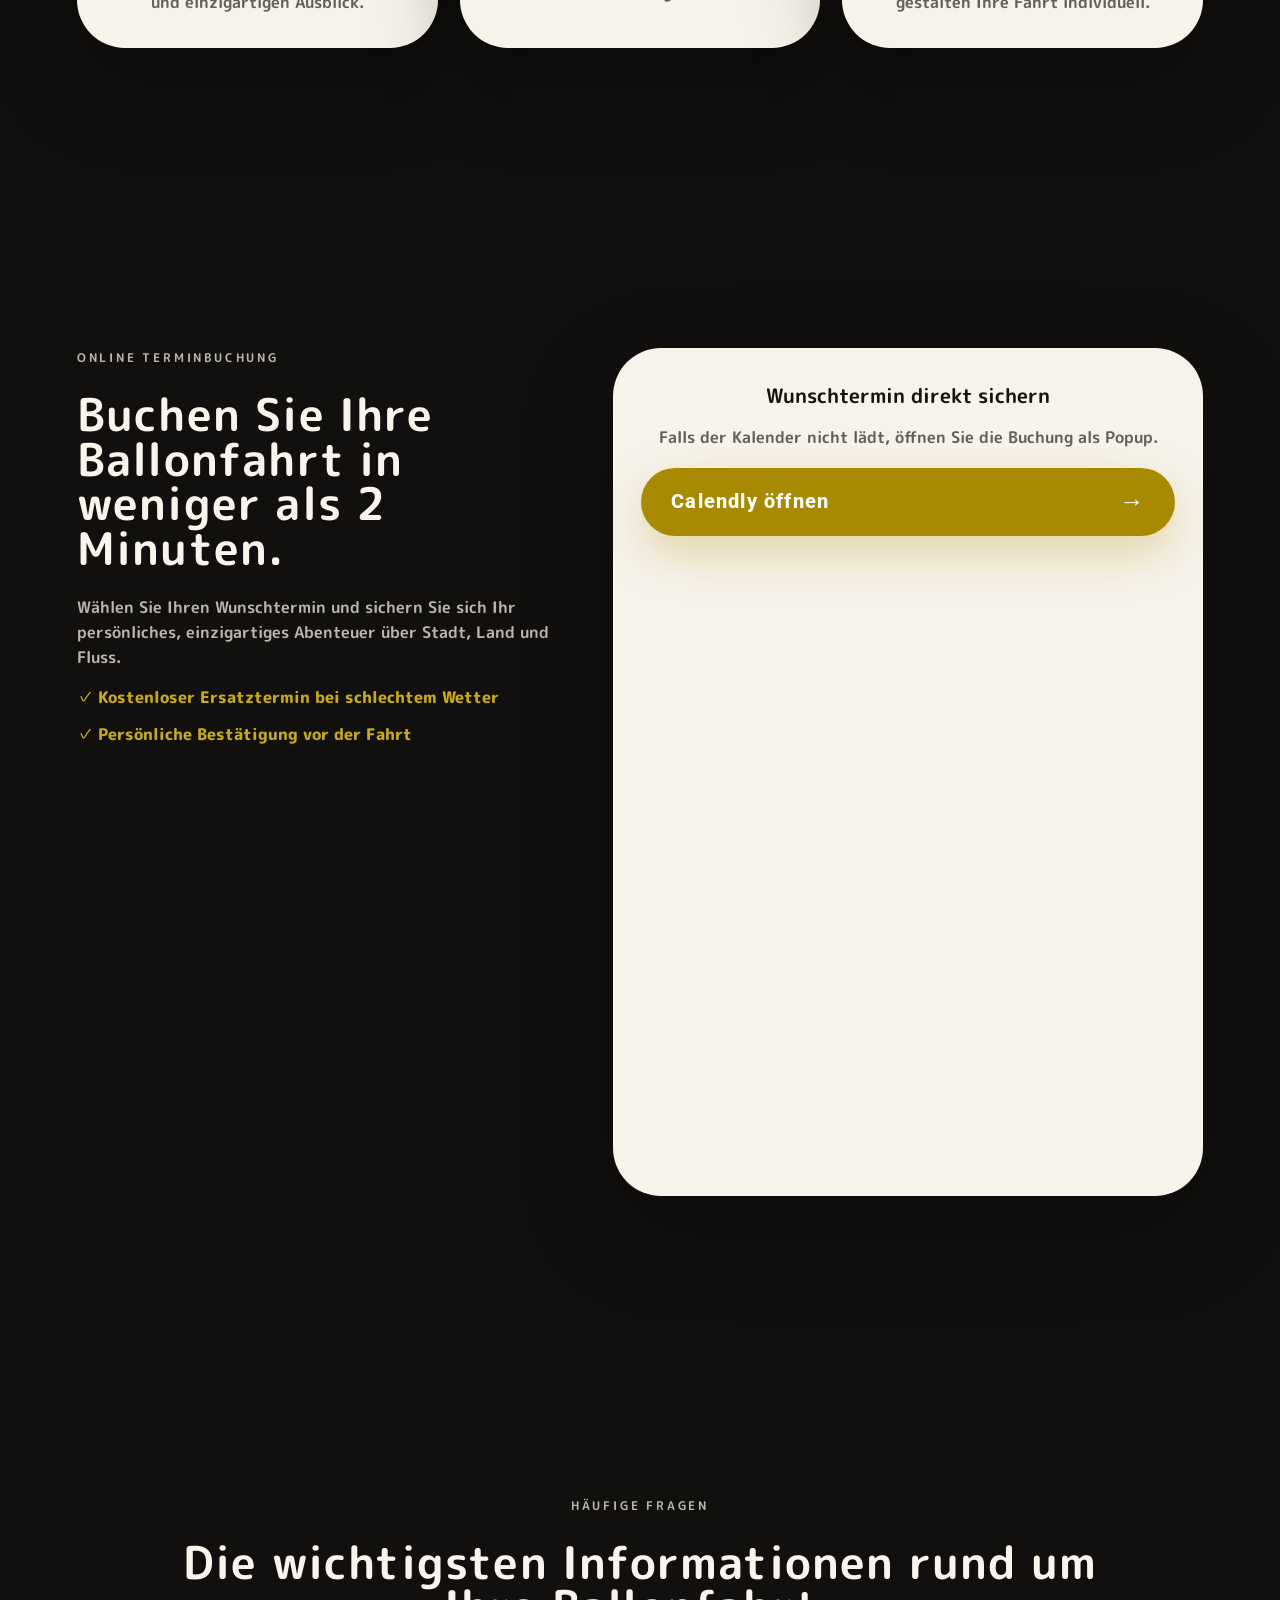
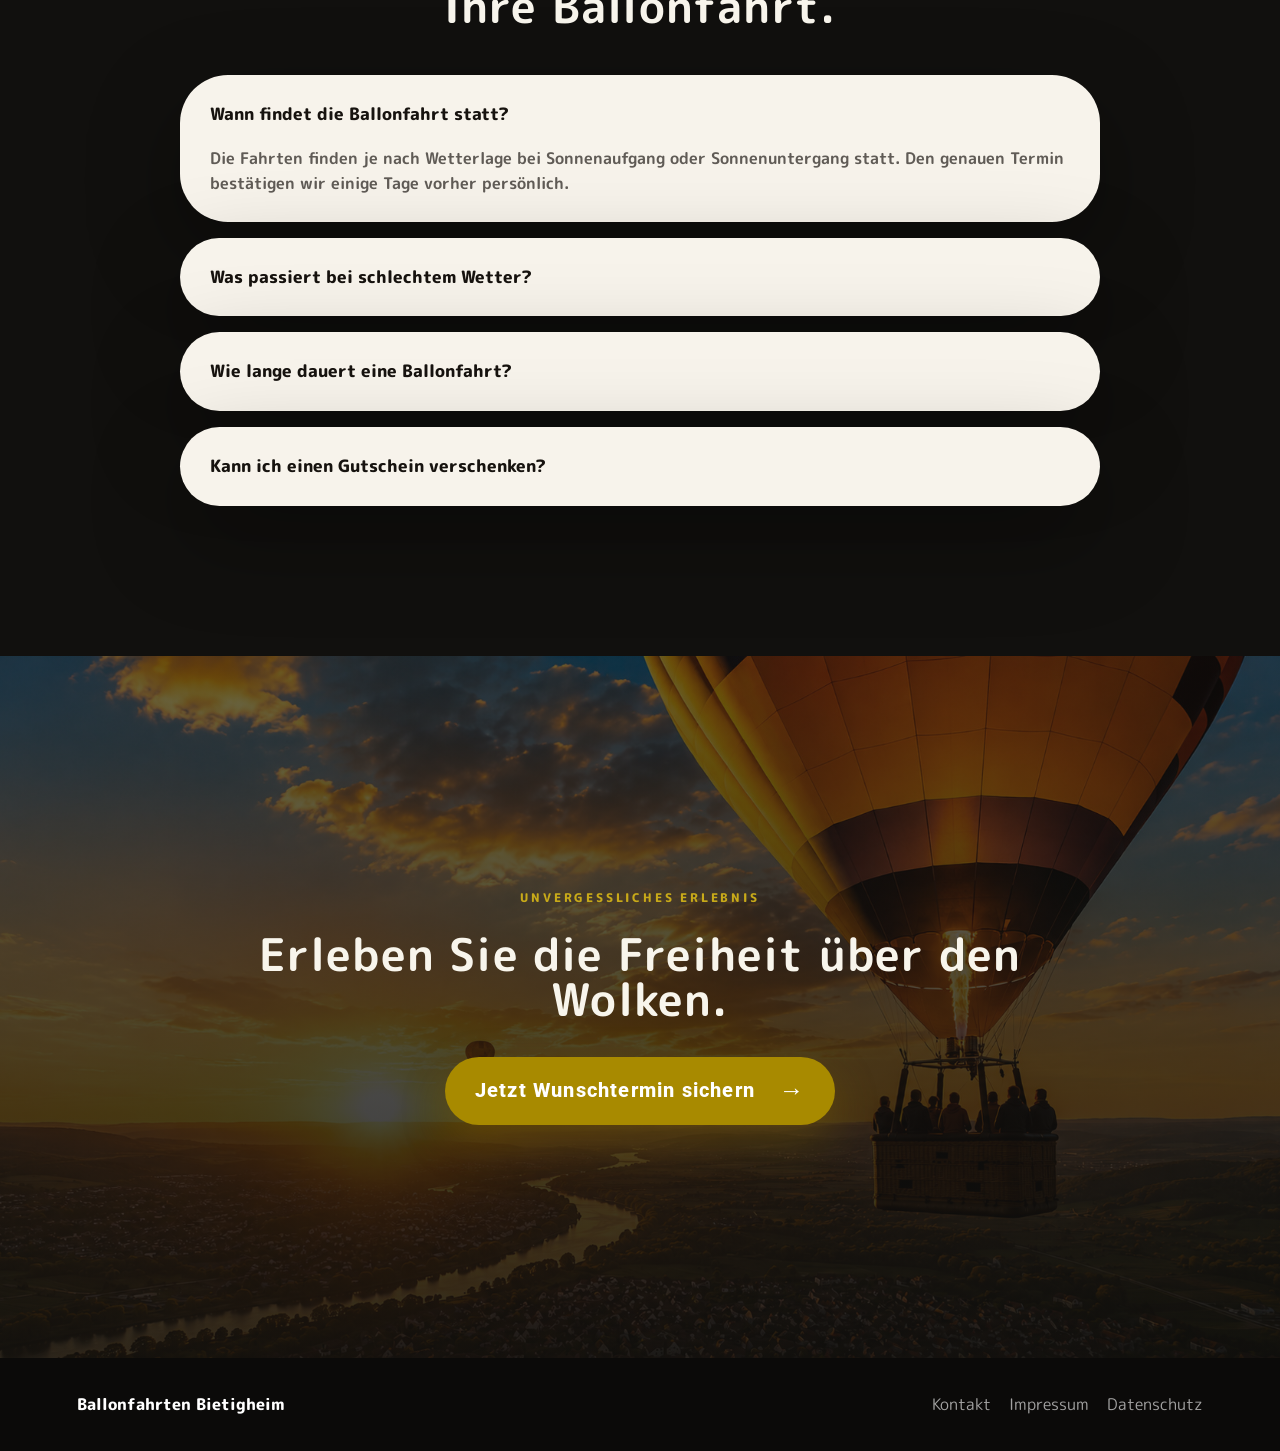
==== commit 85526cbd: "Add files via upload" ====
--- a/index.html
+++ b/index.html
@@ -104,6 +104,39 @@
         </div>
       </section>
 
+      <section class="moments">
+        <div class="section-heading">
+          <p class="section-kicker">Aufbau & Ballonfahrertaufe</p>
+          <h2>Die Momente, die aus einer Fahrt ein echtes Erlebnis machen.</h2>
+        </div>
+        <div class="moment-grid">
+          <article class="moment-card">
+            <img src="assets/balloon-setup.png" alt="Gemeinsamer Aufbau eines Heißluftballons bei Sonnenaufgang" />
+            <div>
+              <span>Vor dem Start</span>
+              <h3>Der gemeinsame Aufbau</h3>
+              <p>
+                Erleben Sie hautnah, wie der Ballon langsam zum Leben erwacht
+                und sich mit heißer Luft füllt. Genau dieser Moment macht die
+                Fahrt schon vor dem Abheben besonders.
+              </p>
+            </div>
+          </article>
+          <article class="moment-card">
+            <img src="assets/balloon-baptism.png" alt="Traditionelle Ballonfahrertaufe nach der Landung" />
+            <div>
+              <span>Nach der Landung</span>
+              <h3>Traditionelle Ballonfahrertaufe</h3>
+              <p>
+                Zum Abschluss erhalten Sie Ihre persönliche Ballonfahrertaufe:
+                ein feierlicher Abschluss, der lange in Erinnerung bleibt und
+                das Erlebnis rund macht.
+              </p>
+            </div>
+          </article>
+        </div>
+      </section>
+
       <section class="offers section-dark" id="angebote">
         <div class="section-heading">
           <p class="section-kicker">Ballonfahrten & Gutscheine</p>
--- a/styles.css
+++ b/styles.css
@@ -242,6 +242,7 @@
 
 .section-dark,
 .experience,
+.moments,
 .offers,
 .booking,
 .faq {
@@ -330,6 +331,47 @@
   margin: 0 auto;
 }
 
+.moment-grid {
+  display: grid;
+  gap: 24px;
+  max-width: 1160px;
+  margin: 0 auto;
+}
+
+.moment-card {
+  overflow: hidden;
+  border-radius: 48px;
+  background: var(--cream);
+  color: var(--ink);
+  box-shadow: var(--shadow);
+}
+
+.moment-card img {
+  display: block;
+  width: 100%;
+  aspect-ratio: 16 / 10;
+  object-fit: cover;
+}
+
+.moment-card div {
+  padding: clamp(26px, 4vw, 38px);
+}
+
+.moment-card span {
+  display: block;
+  margin-bottom: 16px;
+  color: var(--gold);
+  font-weight: 800;
+  letter-spacing: 0.175rem;
+  text-transform: uppercase;
+}
+
+.moment-card p {
+  color: rgba(23, 19, 15, 0.68);
+  font-weight: 700;
+  letter-spacing: 0.025rem;
+}
+
 .offer-card {
   display: grid;
   gap: 18px;
@@ -499,6 +541,10 @@
     grid-template-columns: repeat(3, 1fr);
   }
 
+  .moment-grid {
+    grid-template-columns: repeat(2, 1fr);
+  }
+
   .booking {
     grid-template-columns: 0.92fr 1.08fr;
   }
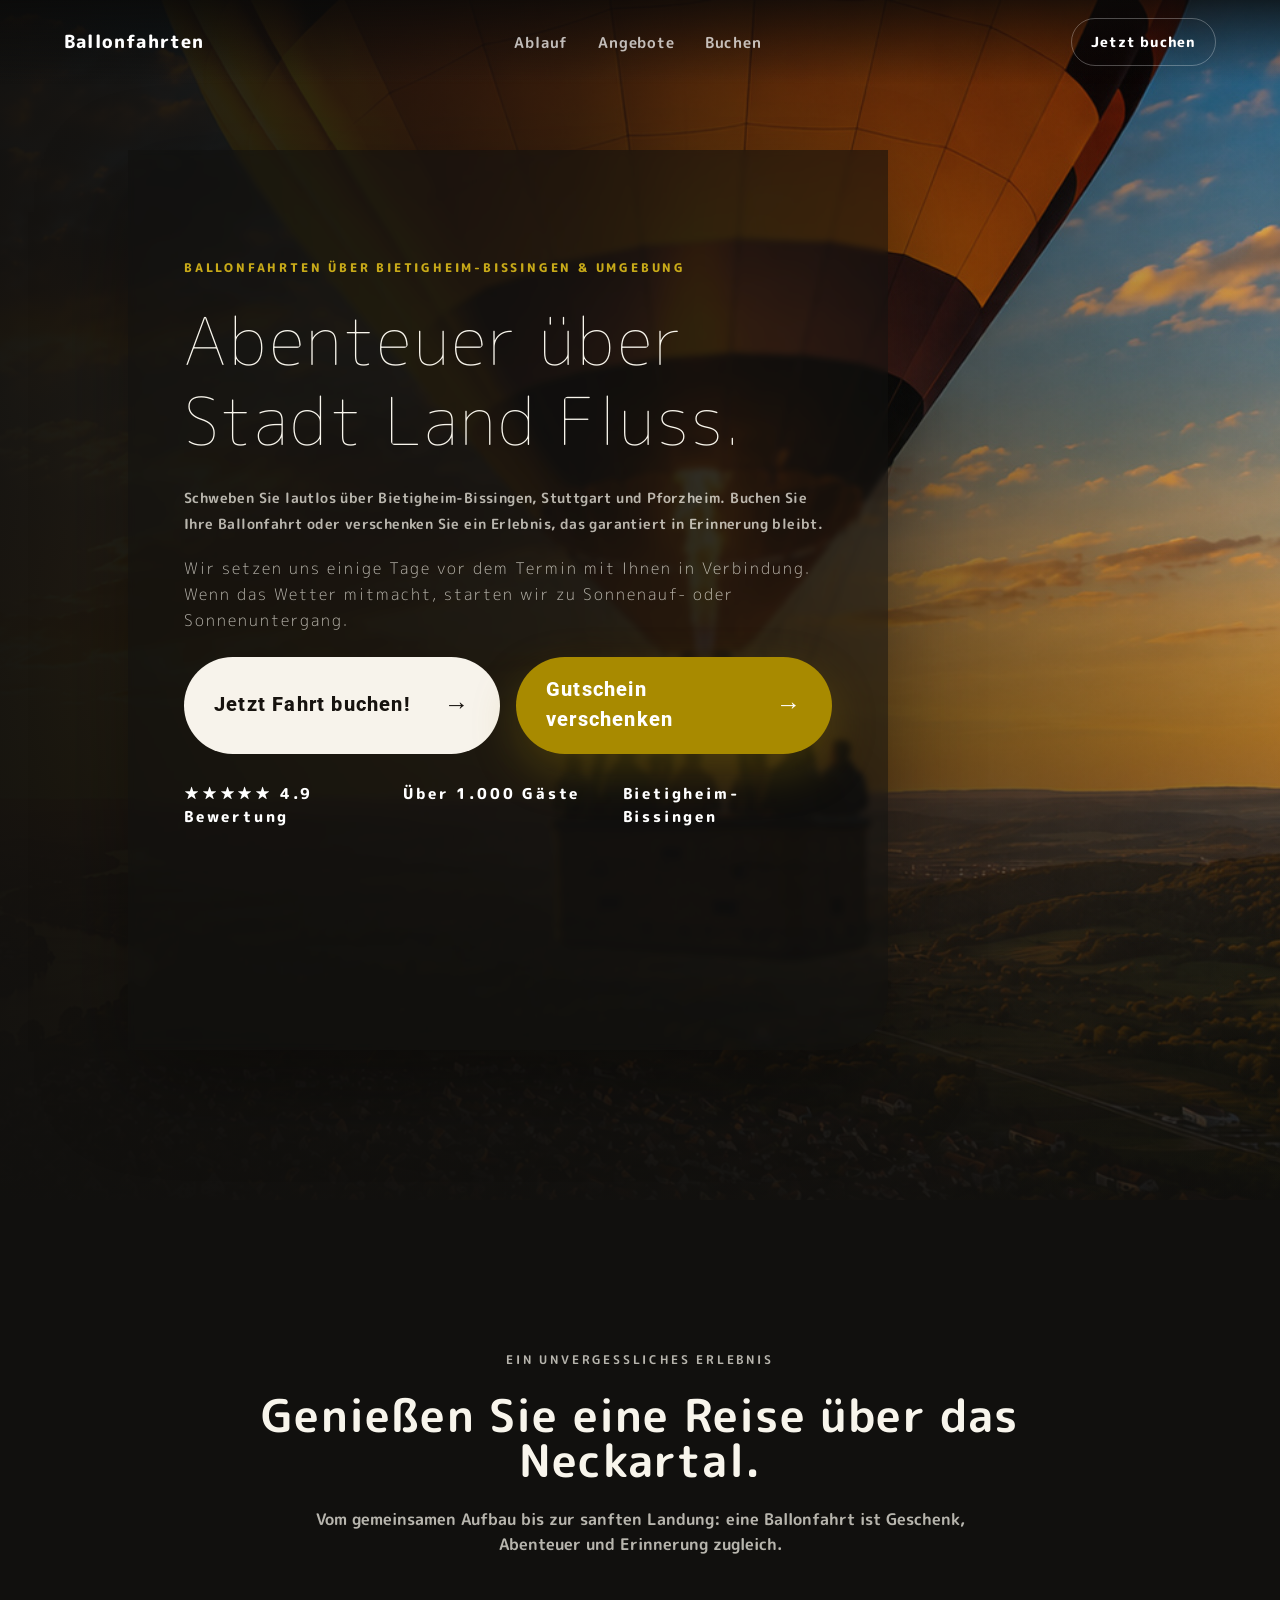
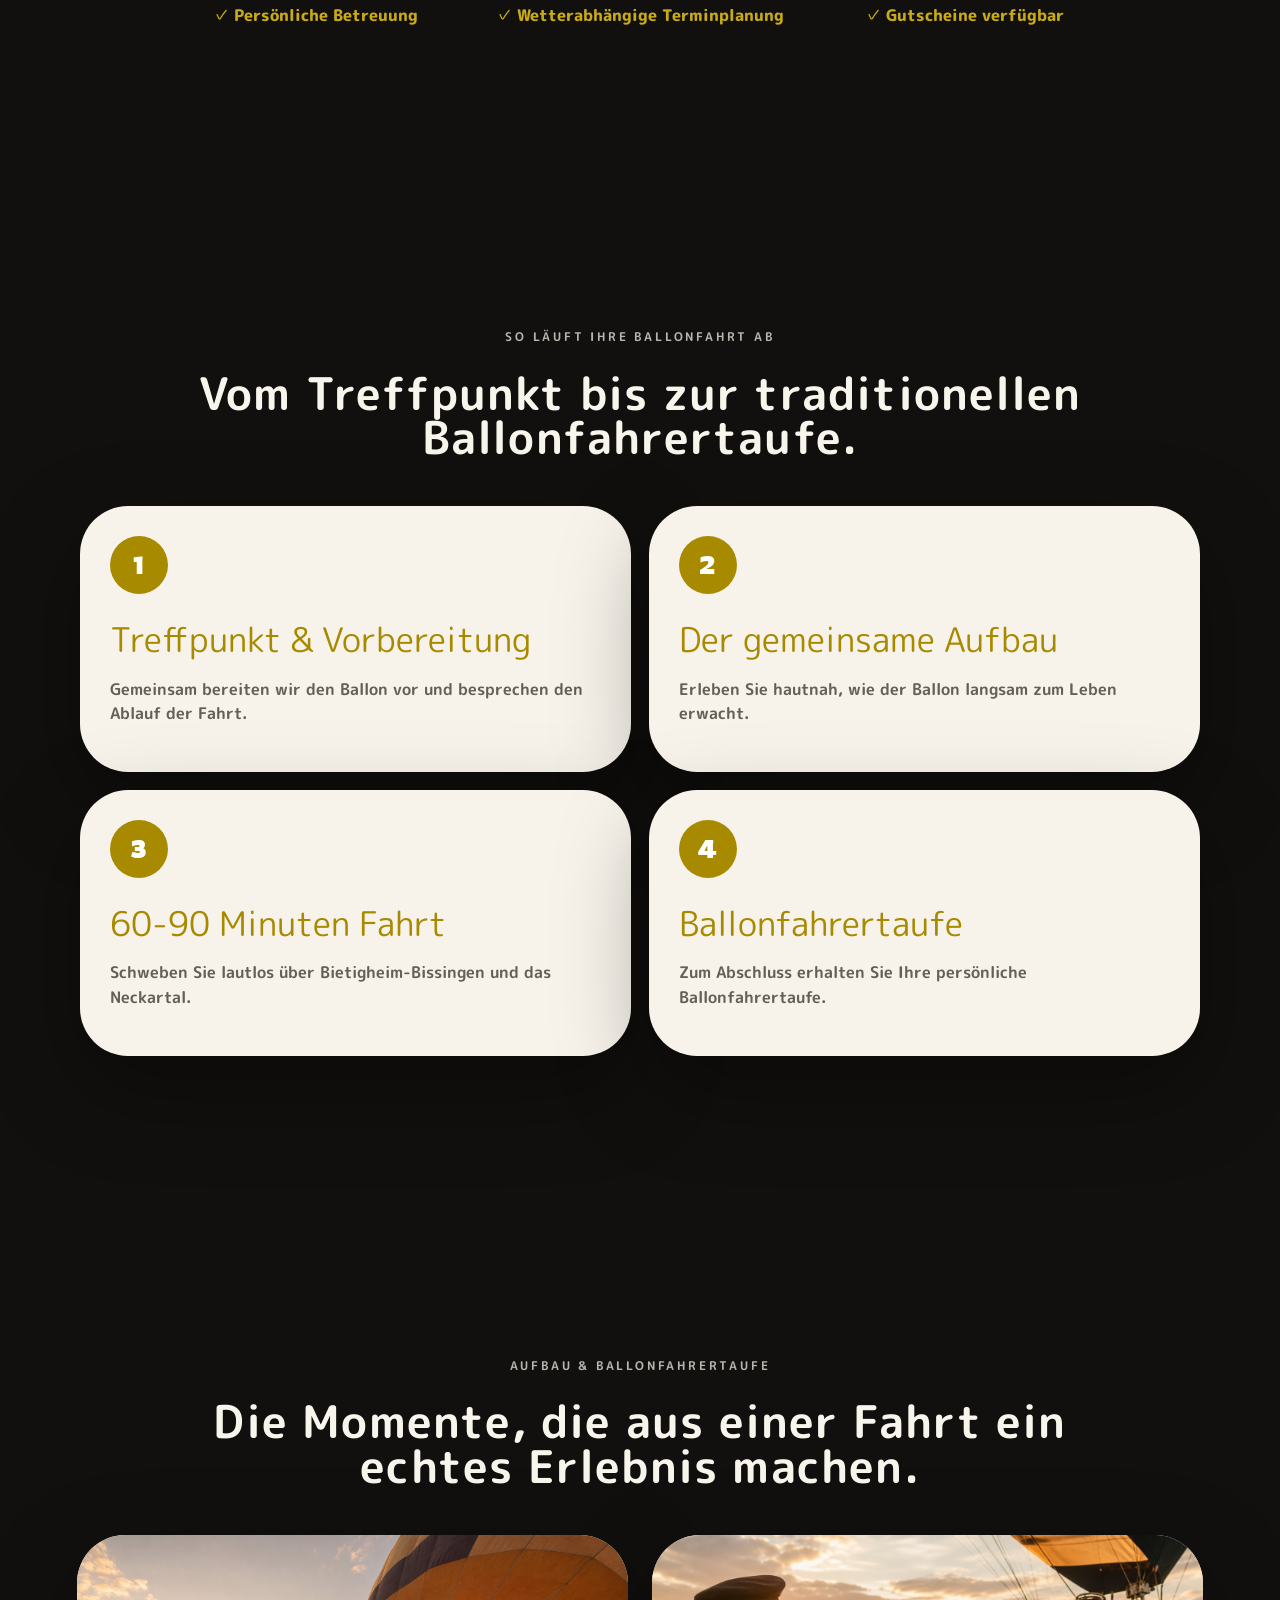
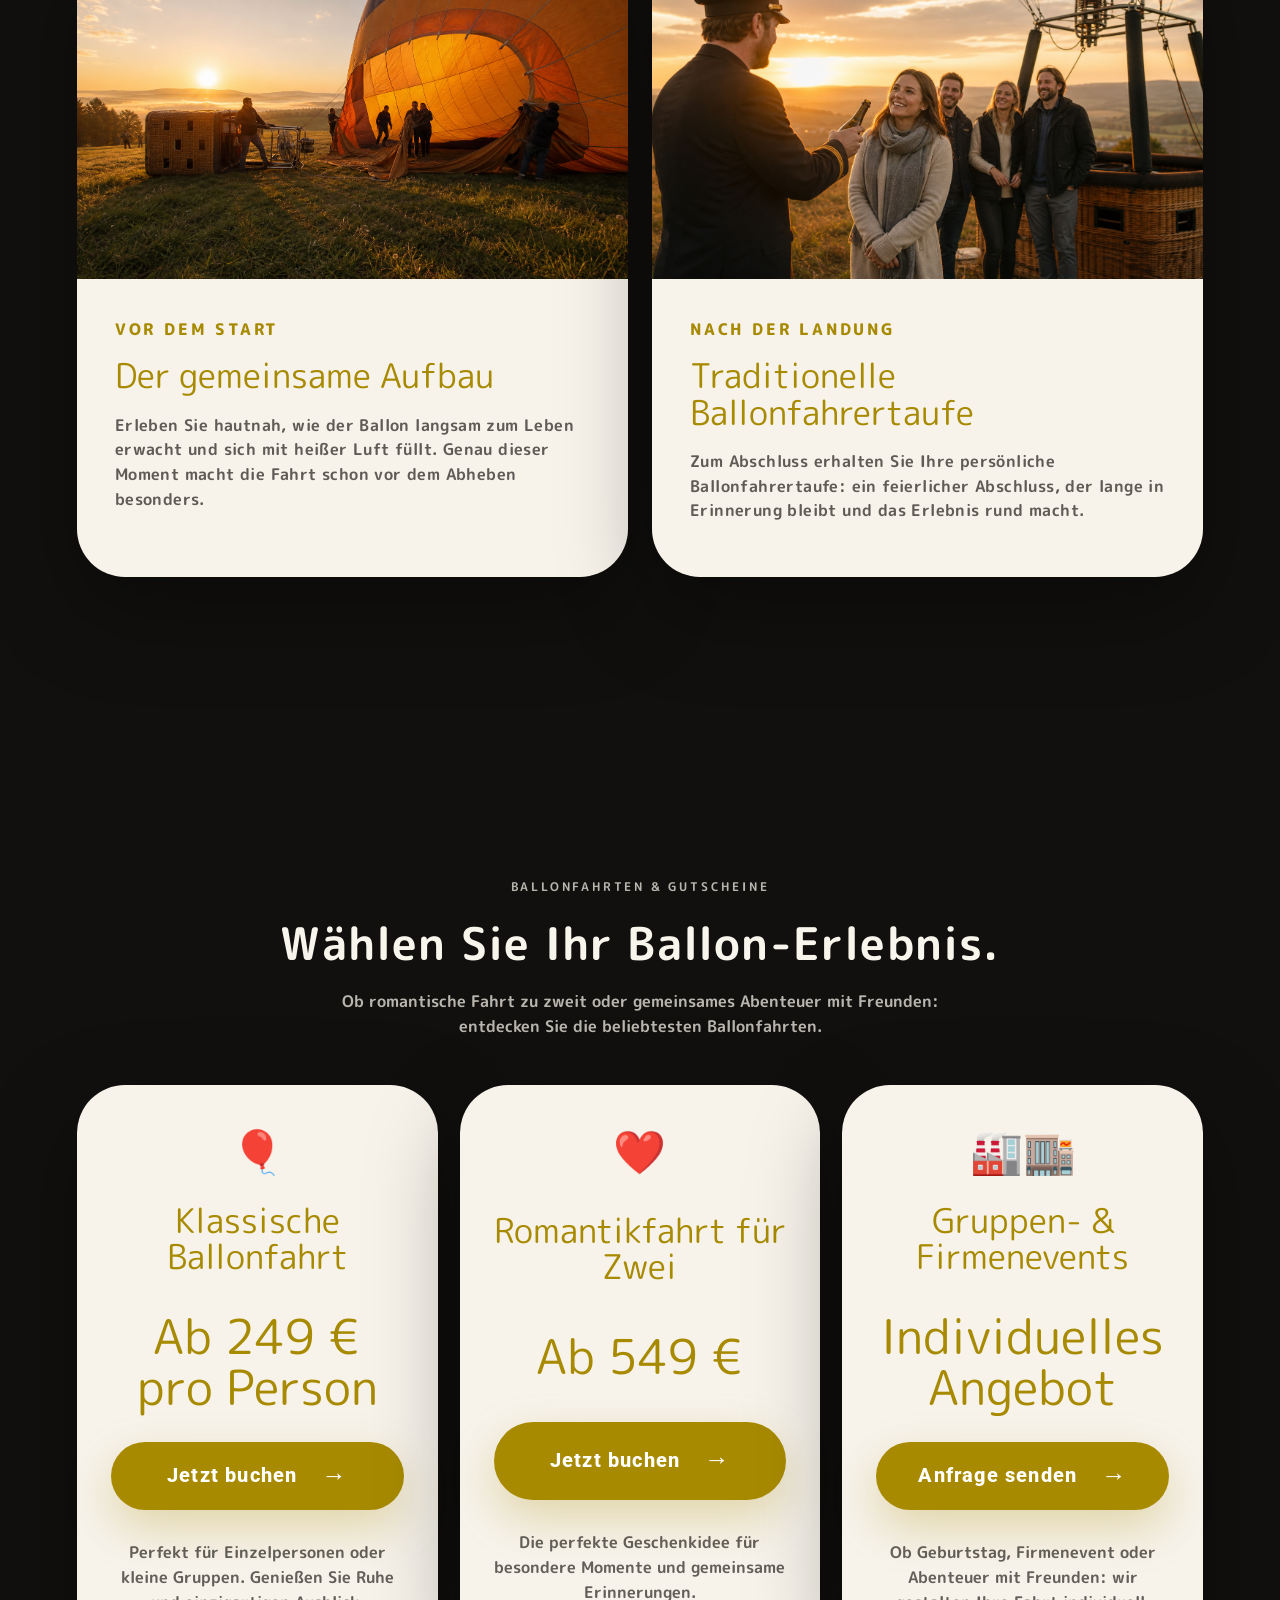
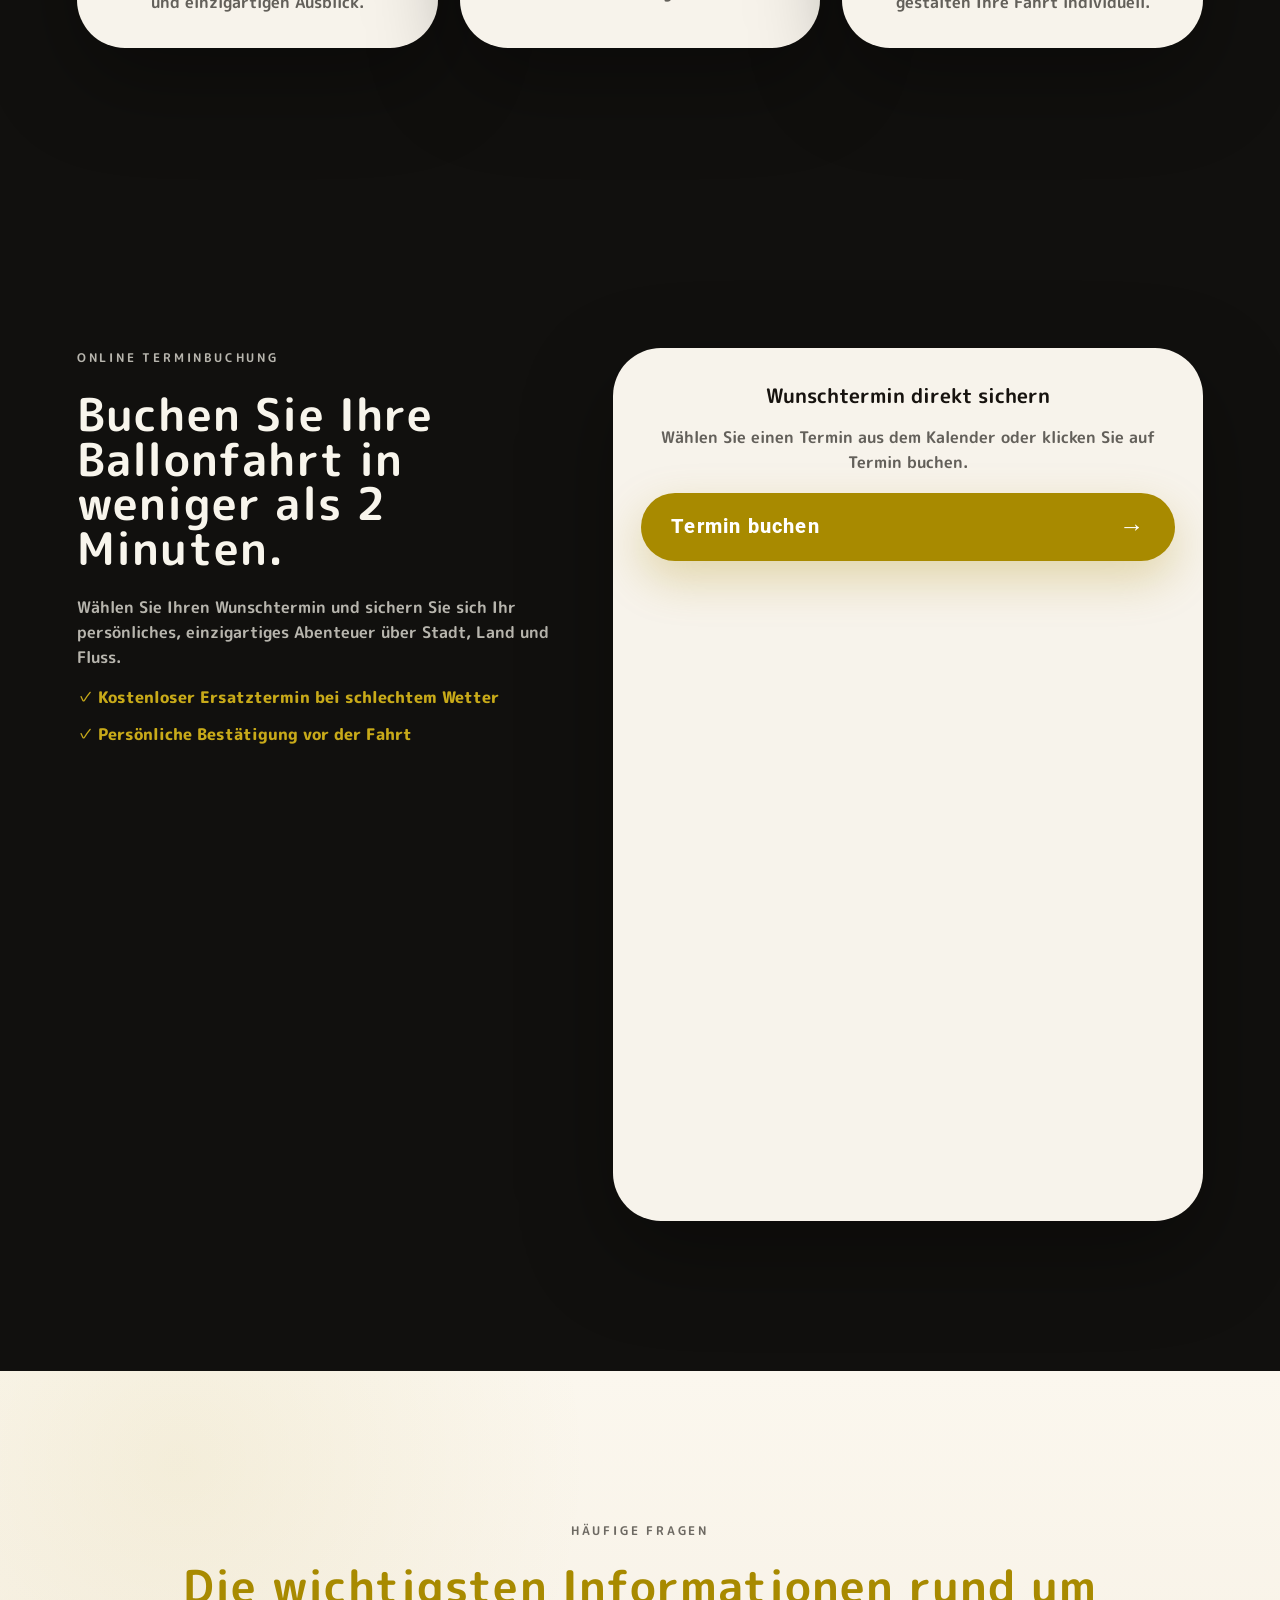
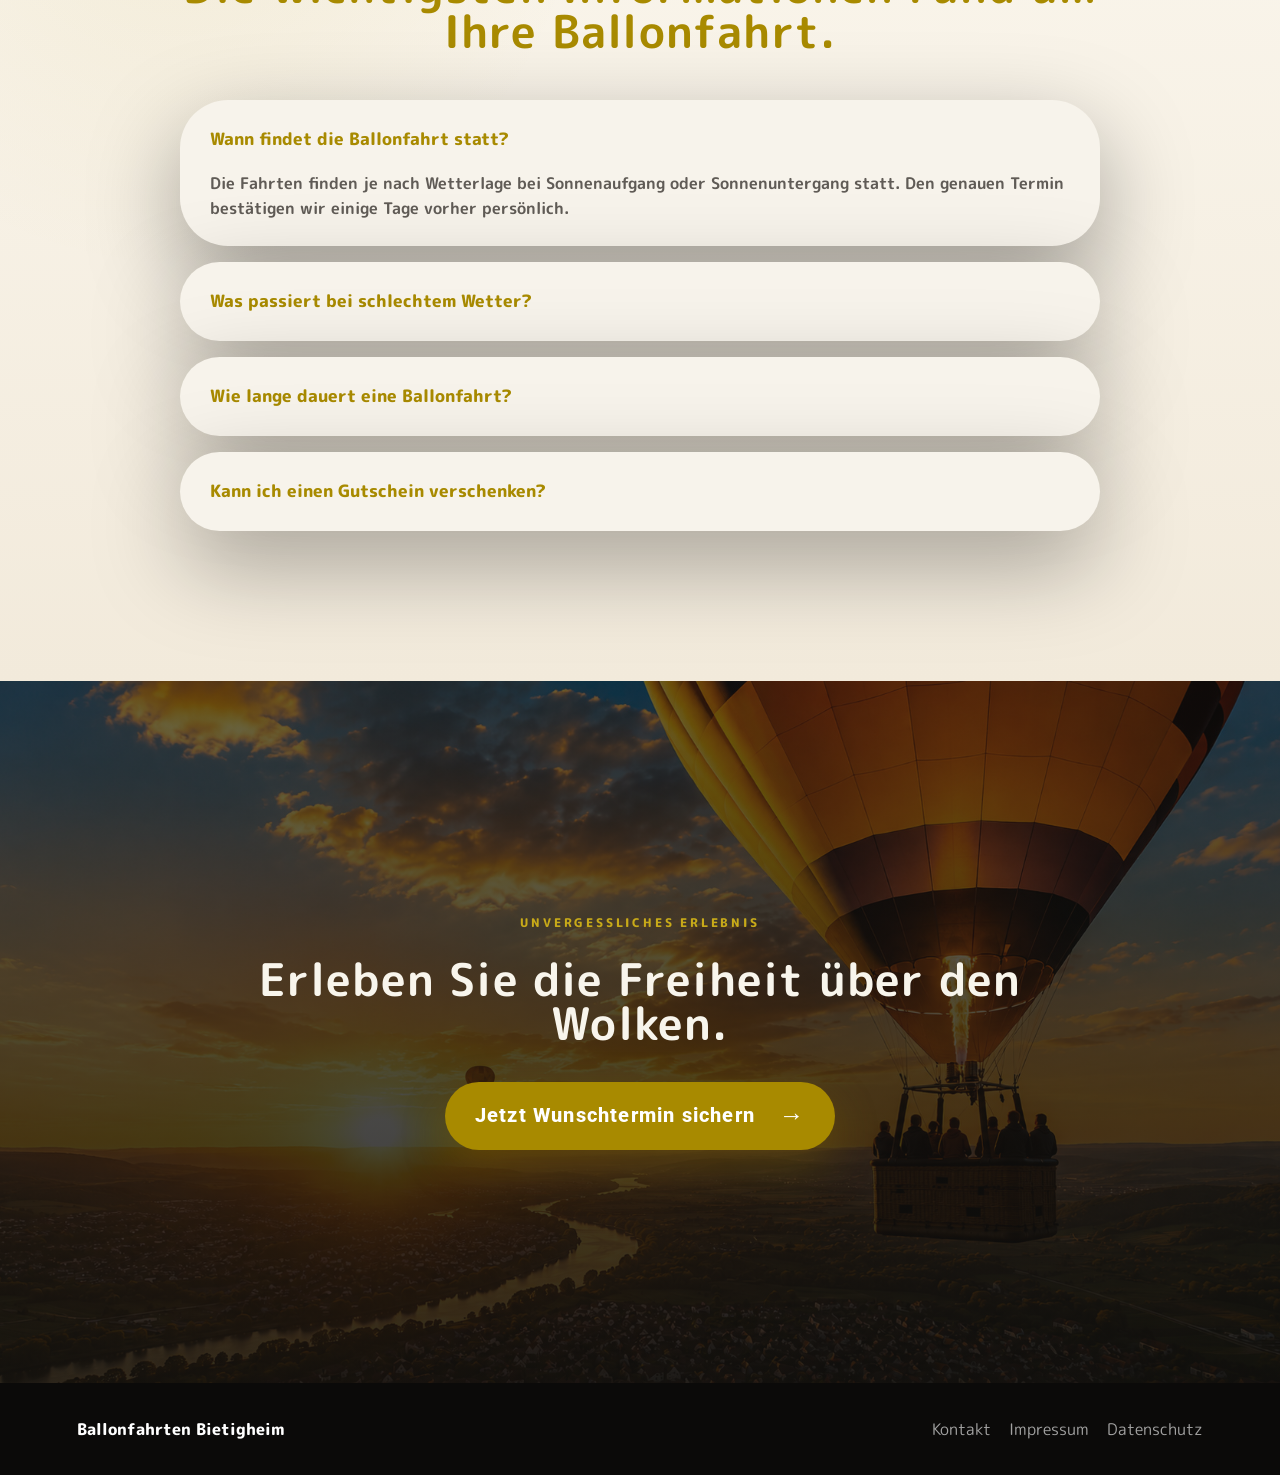
==== commit 6e8ca7f5: "Add files via upload" ====
--- a/index.html
+++ b/index.html
@@ -187,8 +187,8 @@
         <div class="calendly-card">
           <div class="calendly-fallback">
             <strong>Wunschtermin direkt sichern</strong>
-            <p>Falls der Kalender nicht lädt, öffnen Sie die Buchung als Popup.</p>
-            <a class="btn btn-gold" href="https://calendly.com/alezaffino271/wunschtermin-ballonfahrt" data-calendly-popup>Calendly öffnen</a>
+            <p>Wählen Sie einen Termin aus dem Kalender oder klicken Sie auf Termin buchen.</p>
+            <a class="btn btn-gold" href="https://calendly.com/alezaffino271/wunschtermin-ballonfahrt" data-calendly-popup>Termin buchen</a>
           </div>
           <div
             class="calendly-inline-widget"
--- a/styles.css
+++ b/styles.css
@@ -244,14 +244,29 @@
 .experience,
 .moments,
 .offers,
-.booking,
-.faq {
+.booking {
   background:
     linear-gradient(rgba(17, 16, 14, 0.88), rgba(17, 16, 14, 0.94)),
     url("assets/carrd-container04.jpg");
   background-size: cover;
   background-attachment: fixed;
   background-position: center;
+}
+
+.faq {
+  color: var(--ink);
+  background:
+    radial-gradient(circle at 14% 10%, rgba(168, 138, 0, 0.08), transparent 30%),
+    linear-gradient(180deg, #fbf7ee 0%, #f2eadb 100%);
+}
+
+.faq .section-kicker,
+.faq h2 {
+  color: var(--gold);
+}
+
+.faq .section-heading p {
+  color: rgba(23, 19, 15, 0.62);
 }
 
 .section-heading {
@@ -461,7 +476,7 @@
 }
 
 summary {
-  color: var(--ink);
+  color: var(--gold);
   cursor: pointer;
   font-size: 1.08rem;
   font-weight: 800;
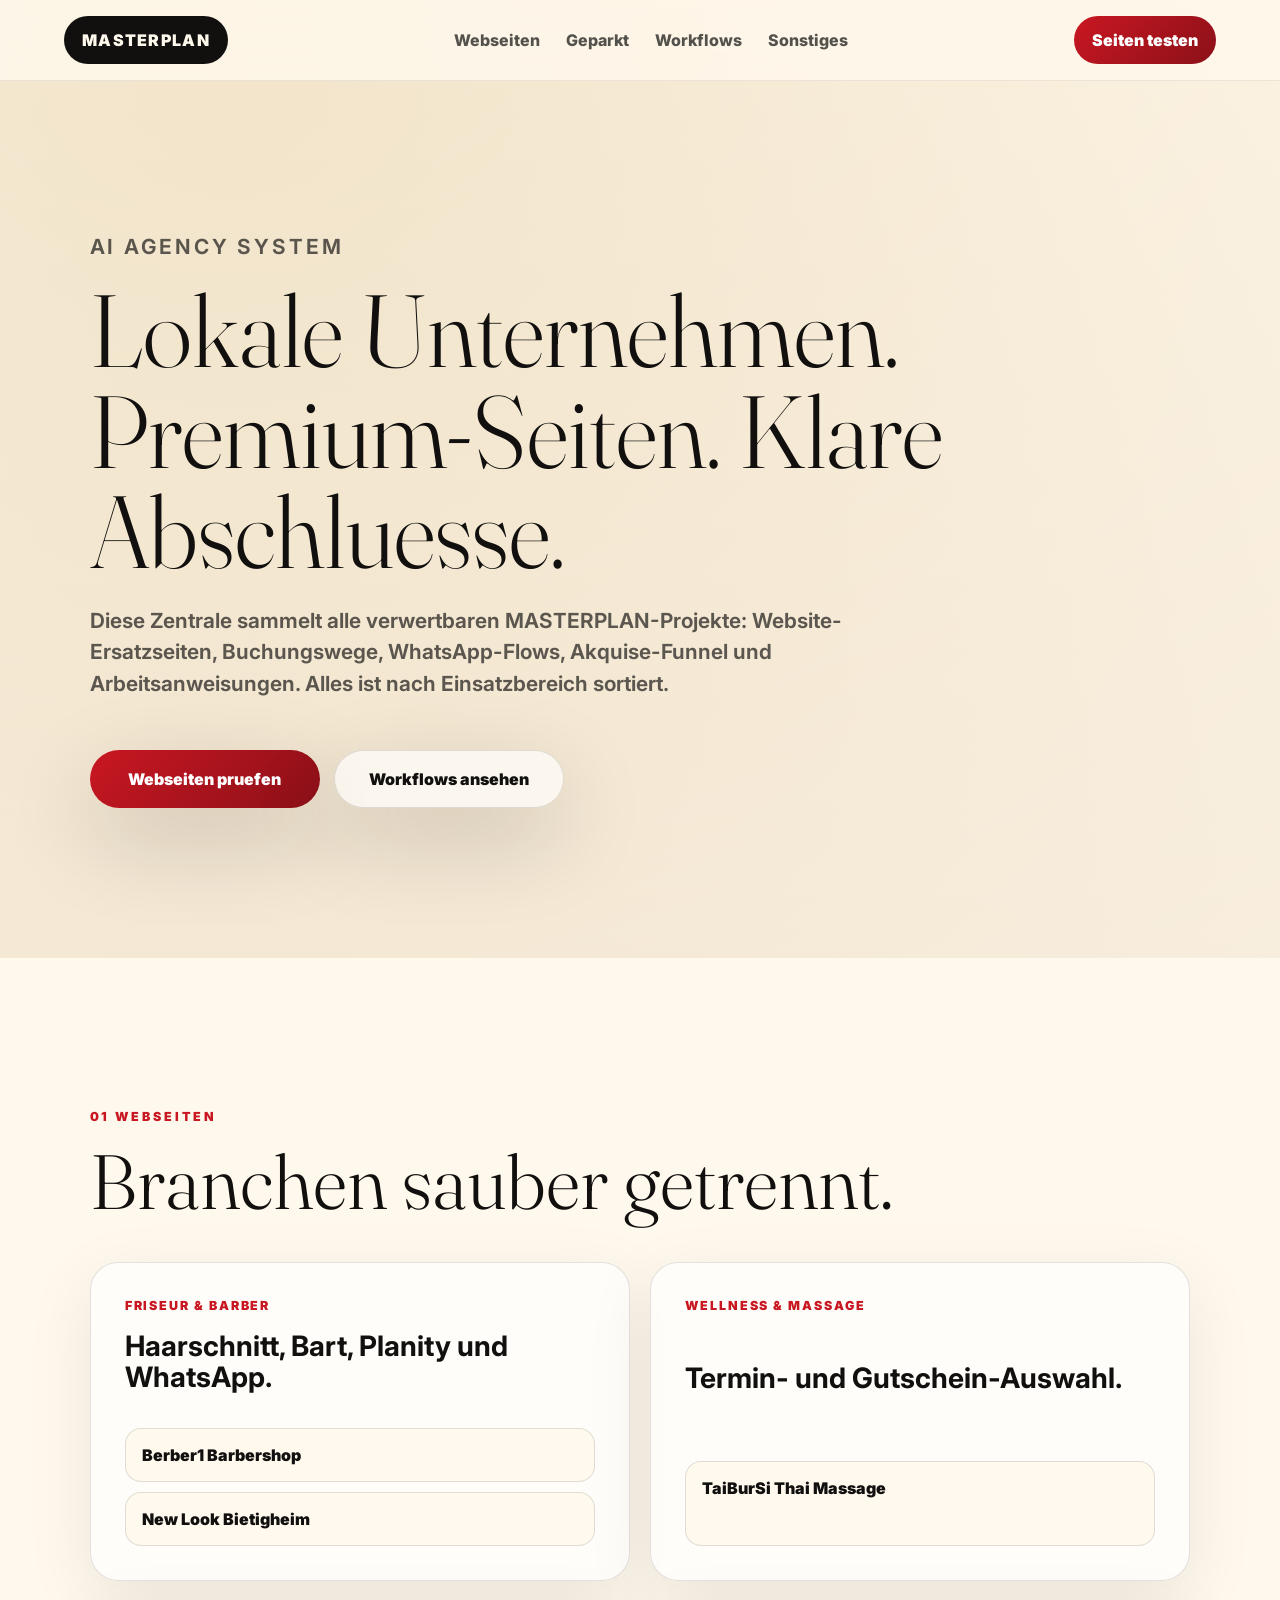
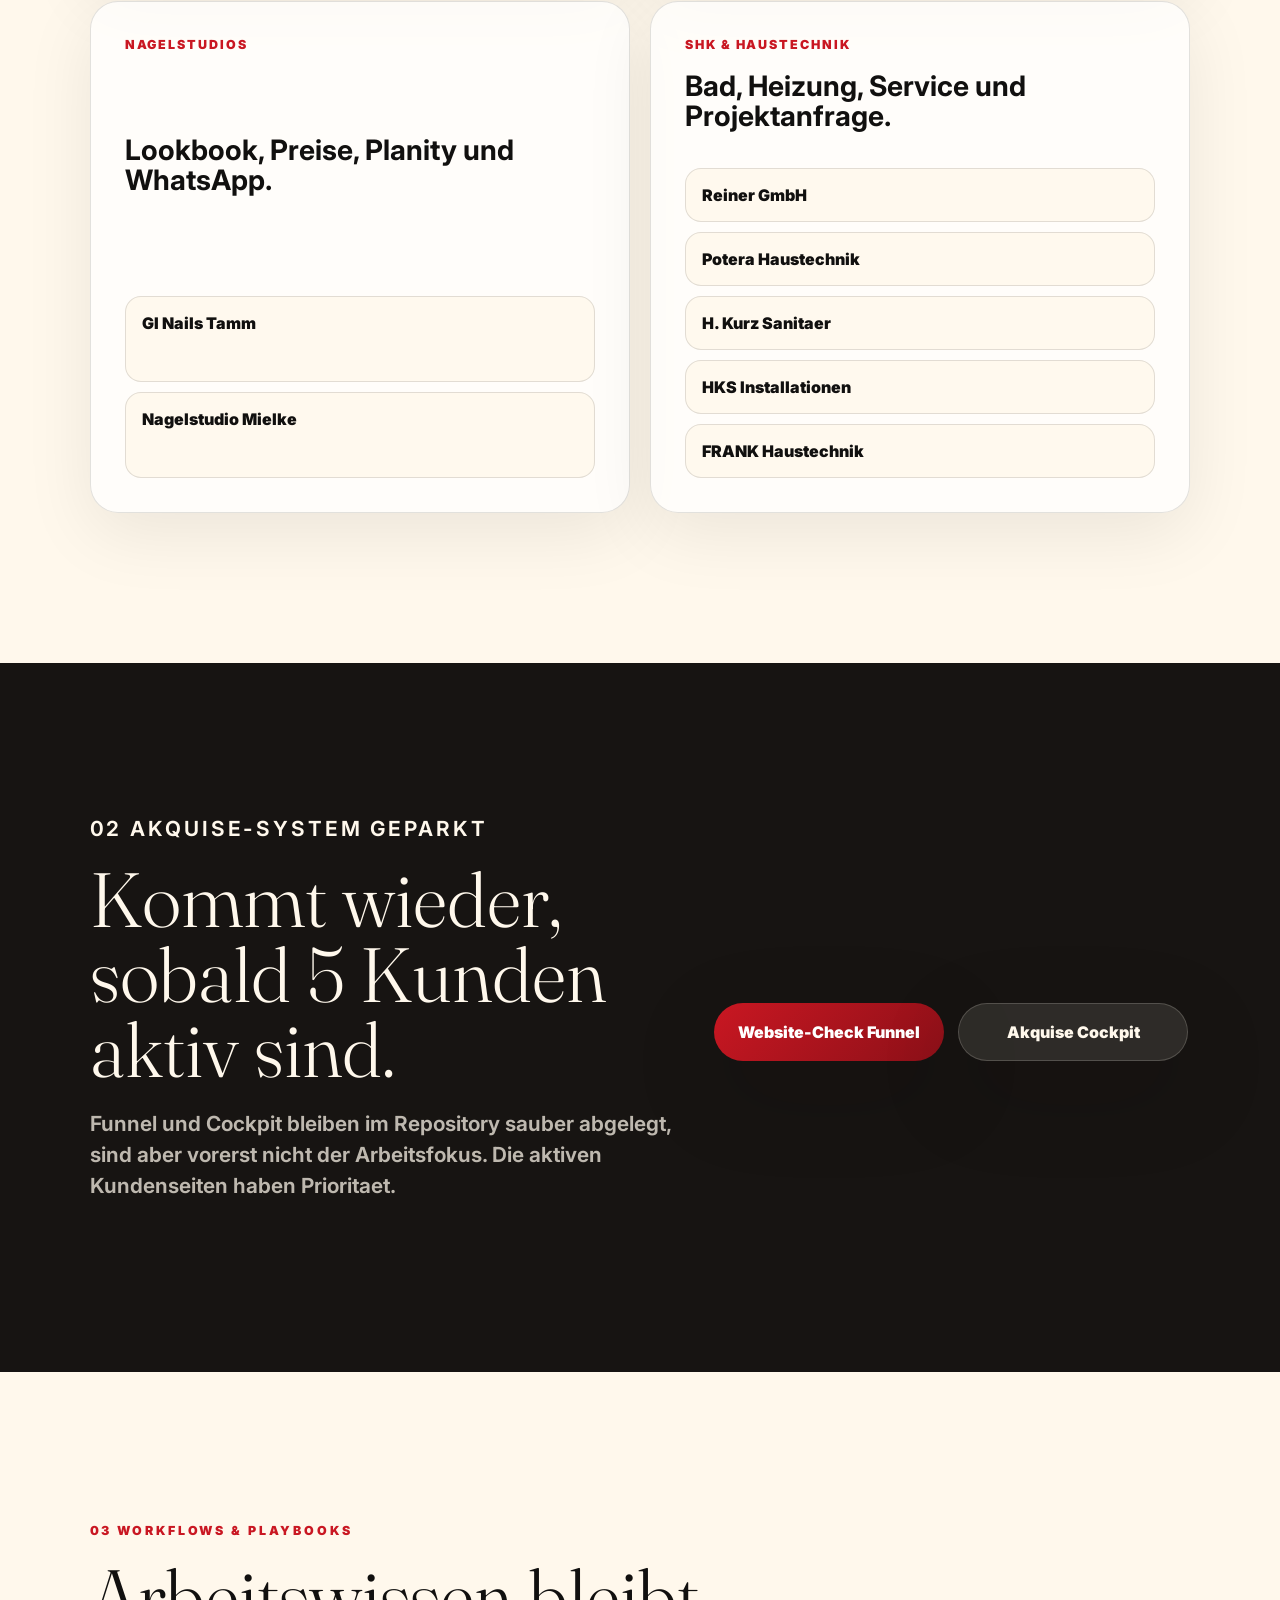
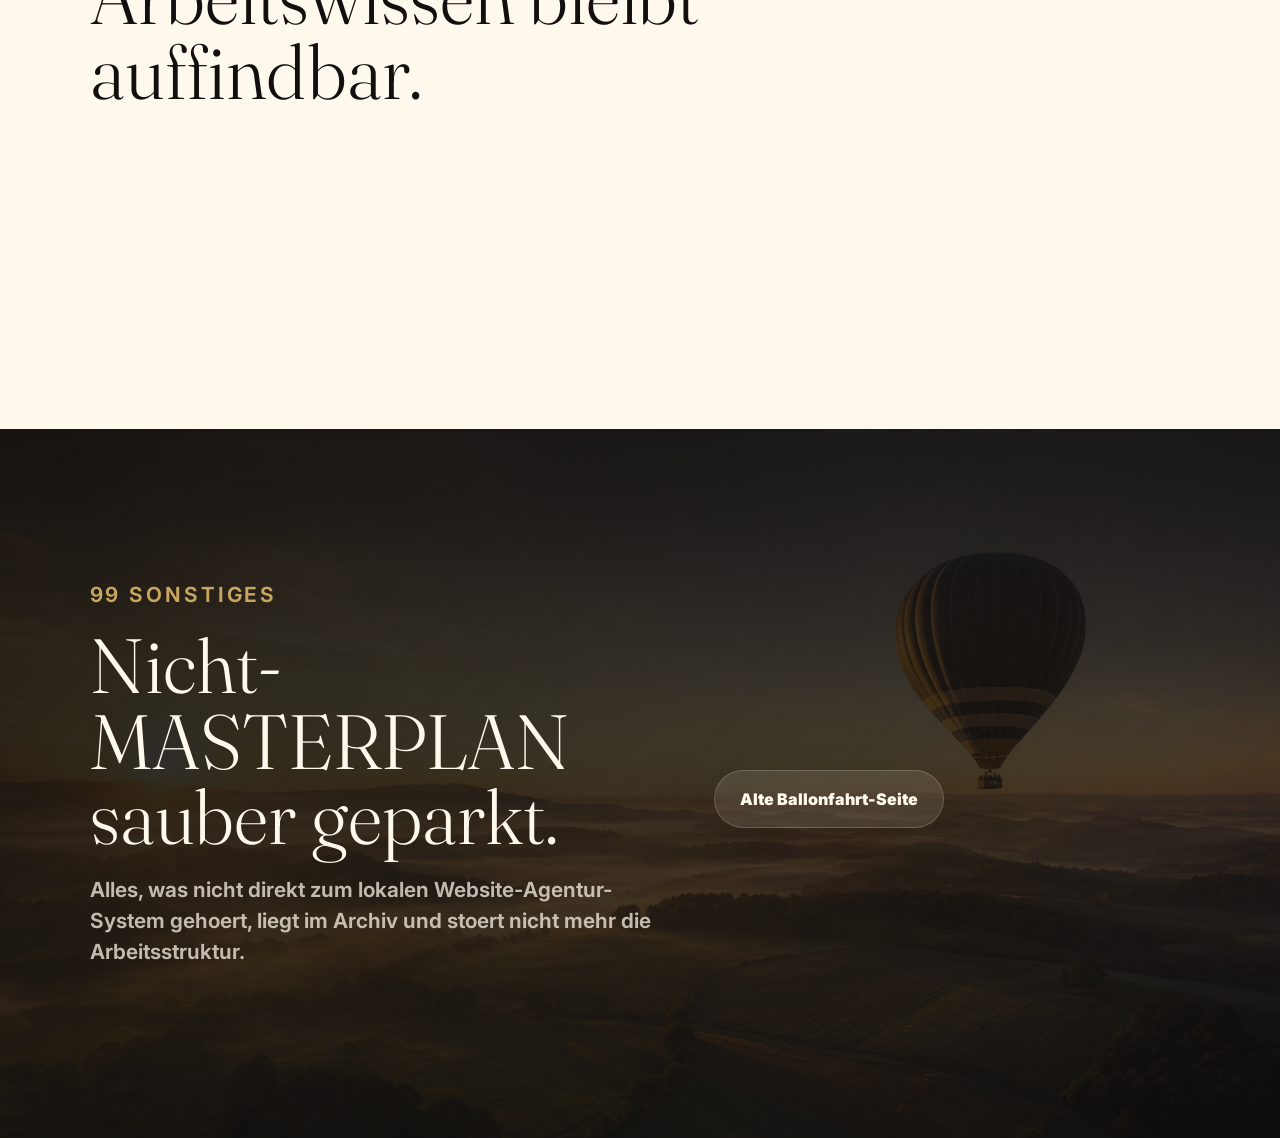
==== commit b27f593f: "Organize MASTERPLAN website hub" ====
--- a/index.html
+++ b/index.html
@@ -5,269 +5,131 @@
     <meta name="viewport" content="width=device-width, initial-scale=1" />
     <meta
       name="description"
-      content="Ballonfahrten über Bietigheim-Bissingen, Stuttgart und Pforzheim. Jetzt Fahrt buchen oder Gutschein verschenken."
+      content="MASTERPLAN Zentrale fuer lokale Premium-Websites, Akquise-Systeme, Workflows und Projektarchiv."
     />
-    <title>Ballonfahrten Bietigheim | Abenteuer über Stuttgart</title>
+    <title>MASTERPLAN | Website-System</title>
     <link rel="preconnect" href="https://fonts.googleapis.com" />
     <link rel="preconnect" href="https://fonts.gstatic.com" crossorigin />
     <link
-      href="https://fonts.googleapis.com/css2?family=M+PLUS+Rounded+1c:wght@100;300;400;500;700;800&family=Roboto:wght@700&family=Rowdies:wght@700&display=swap"
+      href="https://fonts.googleapis.com/css2?family=Inter:wght@500;650;800;900&family=Fraunces:opsz,wght@9..144,300;9..144,600&display=swap"
       rel="stylesheet"
     />
-    <link href="https://assets.calendly.com/assets/external/widget.css" rel="stylesheet" />
     <link rel="stylesheet" href="styles.css" />
   </head>
   <body>
-    <script>
-      const calendlyUrl = "https://calendly.com/alezaffino271/wunschtermin-ballonfahrt";
-    </script>
-    <header class="site-header" aria-label="Hauptnavigation">
-      <a class="brand" href="#top">Ballonfahrten</a>
-      <nav>
-        <a href="#ablauf">Ablauf</a>
-        <a href="#angebote">Angebote</a>
-        <a href="#kontakt">Buchen</a>
+    <header class="site-header">
+      <a class="brand" href="#top">MASTERPLAN</a>
+      <nav aria-label="Hauptnavigation">
+        <a href="#webseiten">Webseiten</a>
+        <a href="#akquise">Geparkt</a>
+        <a href="#workflows">Workflows</a>
+        <a href="#sonstiges">Sonstiges</a>
       </nav>
-      <a class="header-cta" href="https://calendly.com/alezaffino271/wunschtermin-ballonfahrt" data-calendly-popup>Jetzt buchen</a>
+      <a class="header-cta" href="#webseiten">Seiten testen</a>
     </header>
 
     <main id="top">
       <section class="hero">
-        <div class="hero-media" role="img" aria-label="Heißluftballon über Landschaft bei Sonnenuntergang"></div>
-        <div class="hero-panel">
-          <p class="eyebrow">Ballonfahrten über Bietigheim-Bissingen & Umgebung</p>
-          <h1>Abenteuer über Stadt Land Fluss.</h1>
-          <p class="hero-copy">
-            Schweben Sie lautlos über Bietigheim-Bissingen, Stuttgart und
-            Pforzheim. Buchen Sie Ihre Ballonfahrt oder verschenken Sie ein
-            Erlebnis, das garantiert in Erinnerung bleibt.
-          </p>
-          <p class="hero-note">
-            Wir setzen uns einige Tage vor dem Termin mit Ihnen in Verbindung.
-            Wenn das Wetter mitmacht, starten wir zu Sonnenauf- oder
-            Sonnenuntergang.
-          </p>
-          <div class="hero-actions">
-            <a class="btn btn-light" href="https://calendly.com/alezaffino271/wunschtermin-ballonfahrt" data-calendly-popup>Jetzt Fahrt buchen!</a>
-            <a class="btn btn-gold" href="#angebote">Gutschein verschenken</a>
-          </div>
-          <div class="hero-stats" aria-label="Vertrauenssignale">
-            <span>★★★★★ 4.9 Bewertung</span>
-            <span>Über 1.000 Gäste</span>
-            <span>Bietigheim-Bissingen</span>
-          </div>
+        <p class="eyebrow">AI Agency System</p>
+        <h1>Lokale Unternehmen. Premium-Seiten. Klare Abschluesse.</h1>
+        <p>
+          Diese Zentrale sammelt alle verwertbaren MASTERPLAN-Projekte:
+          Website-Ersatzseiten, Buchungswege, WhatsApp-Flows, Akquise-Funnel
+          und Arbeitsanweisungen. Alles ist nach Einsatzbereich sortiert.
+        </p>
+        <div class="hero-actions">
+          <a class="btn primary" href="#webseiten">Webseiten pruefen</a>
+          <a class="btn ghost" href="#workflows">Workflows ansehen</a>
         </div>
       </section>
 
-      <section class="intro section-dark">
+      <section class="section" id="webseiten">
         <div class="section-heading">
-          <p class="section-kicker">Ein unvergessliches Erlebnis</p>
-          <h2>Genießen Sie eine Reise über das Neckartal.</h2>
-          <p>
-            Vom gemeinsamen Aufbau bis zur sanften Landung: eine Ballonfahrt ist
-            Geschenk, Abenteuer und Erinnerung zugleich.
-          </p>
+          <p class="eyebrow">01 Webseiten</p>
+          <h2>Branchen sauber getrennt.</h2>
         </div>
-        <div class="trust-strip">
-          <span>Persönliche Betreuung</span>
-          <span>Wetterabhängige Terminplanung</span>
-          <span>Gutscheine verfügbar</span>
-        </div>
-      </section>
-
-      <section class="experience" id="ablauf">
-        <div class="section-heading">
-          <p class="section-kicker">So läuft Ihre Ballonfahrt ab</p>
-          <h2>Vom Treffpunkt bis zur traditionellen Ballonfahrertaufe.</h2>
-        </div>
-        <div class="steps">
-          <article>
-            <span>1</span>
-            <h3>Treffpunkt & Vorbereitung</h3>
-            <p>Gemeinsam bereiten wir den Ballon vor und besprechen den Ablauf der Fahrt.</p>
-          </article>
-          <article>
-            <span>2</span>
-            <h3>Der gemeinsame Aufbau</h3>
-            <p>Erleben Sie hautnah, wie der Ballon langsam zum Leben erwacht.</p>
-          </article>
-          <article>
-            <span>3</span>
-            <h3>60-90 Minuten Fahrt</h3>
-            <p>Schweben Sie lautlos über Bietigheim-Bissingen und das Neckartal.</p>
-          </article>
-          <article>
-            <span>4</span>
-            <h3>Ballonfahrertaufe</h3>
-            <p>Zum Abschluss erhalten Sie Ihre persönliche Ballonfahrertaufe.</p>
-          </article>
-        </div>
-      </section>
-
-      <section class="moments">
-        <div class="section-heading">
-          <p class="section-kicker">Aufbau & Ballonfahrertaufe</p>
-          <h2>Die Momente, die aus einer Fahrt ein echtes Erlebnis machen.</h2>
-        </div>
-        <div class="moment-grid">
-          <article class="moment-card">
-            <img src="assets/balloon-setup.png" alt="Gemeinsamer Aufbau eines Heißluftballons bei Sonnenaufgang" />
-            <div>
-              <span>Vor dem Start</span>
-              <h3>Der gemeinsame Aufbau</h3>
-              <p>
-                Erleben Sie hautnah, wie der Ballon langsam zum Leben erwacht
-                und sich mit heißer Luft füllt. Genau dieser Moment macht die
-                Fahrt schon vor dem Abheben besonders.
-              </p>
+        <div class="category-grid">
+          <article class="category-card">
+            <span>Friseur & Barber</span>
+            <h3>Haarschnitt, Bart, Planity und WhatsApp.</h3>
+            <div class="link-list">
+              <a href="01-webseiten/friseur-barber/berber1-barbershop/">Berber1 Barbershop</a>
+              <a href="01-webseiten/friseur-barber/new-look-bietigheim/">New Look Bietigheim</a>
             </div>
           </article>
-          <article class="moment-card">
-            <img src="assets/balloon-baptism.png" alt="Traditionelle Ballonfahrertaufe nach der Landung" />
-            <div>
-              <span>Nach der Landung</span>
-              <h3>Traditionelle Ballonfahrertaufe</h3>
-              <p>
-                Zum Abschluss erhalten Sie Ihre persönliche Ballonfahrertaufe:
-                ein feierlicher Abschluss, der lange in Erinnerung bleibt und
-                das Erlebnis rund macht.
-              </p>
+          <article class="category-card">
+            <span>Wellness & Massage</span>
+            <h3>Termin- und Gutschein-Auswahl.</h3>
+            <div class="link-list">
+              <a href="01-webseiten/wellness-massage/bursi-thaimassage/">TaiBurSi Thai Massage</a>
+            </div>
+          </article>
+          <article class="category-card">
+            <span>Nagelstudios</span>
+            <h3>Lookbook, Preise, Planity und WhatsApp.</h3>
+            <div class="link-list">
+              <a href="01-webseiten/nagelstudios/gi-nails-tamm/">GI Nails Tamm</a>
+              <a href="01-webseiten/nagelstudios/nagelstudio-mielke-besigheim/">Nagelstudio Mielke</a>
+            </div>
+          </article>
+          <article class="category-card">
+            <span>SHK & Haustechnik</span>
+            <h3>Bad, Heizung, Service und Projektanfrage.</h3>
+            <div class="link-list">
+              <a href="01-webseiten/shk/reiner-gmbh/">Reiner GmbH</a>
+              <a href="01-webseiten/shk/potera-haustechnik/">Potera Haustechnik</a>
+              <a href="01-webseiten/shk/kurz-sanitaer/">H. Kurz Sanitaer</a>
+              <a href="01-webseiten/shk/hks-installationen/">HKS Installationen</a>
+              <a href="01-webseiten/shk/frank-haustechnik/">FRANK Haustechnik</a>
             </div>
           </article>
         </div>
       </section>
 
-      <section class="offers section-dark" id="angebote">
-        <div class="section-heading">
-          <p class="section-kicker">Ballonfahrten & Gutscheine</p>
-          <h2>Wählen Sie Ihr Ballon-Erlebnis.</h2>
+      <section class="section split" id="akquise">
+        <div>
+          <p class="eyebrow">02 Akquise-System geparkt</p>
+          <h2>Kommt wieder, sobald 5 Kunden aktiv sind.</h2>
           <p>
-            Ob romantische Fahrt zu zweit oder gemeinsames Abenteuer mit
-            Freunden: entdecken Sie die beliebtesten Ballonfahrten.
+            Funnel und Cockpit bleiben im Repository sauber abgelegt, sind aber
+            vorerst nicht der Arbeitsfokus. Die aktiven Kundenseiten haben
+            Prioritaet.
           </p>
         </div>
-        <div class="cards">
-          <article class="offer-card">
-            <p class="icon">🎈</p>
-            <h3>Klassische Ballonfahrt</h3>
-            <strong>Ab 249 € pro Person</strong>
-            <a class="card-cta" href="https://calendly.com/alezaffino271/wunschtermin-ballonfahrt" data-calendly-popup>Jetzt buchen</a>
-            <span>Perfekt für Einzelpersonen oder kleine Gruppen. Genießen Sie Ruhe und einzigartigen Ausblick.</span>
-          </article>
-          <article class="offer-card">
-            <p class="icon">❤️</p>
-            <h3>Romantikfahrt für Zwei</h3>
-            <strong>Ab 549 €</strong>
-            <a class="card-cta" href="https://calendly.com/alezaffino271/wunschtermin-ballonfahrt" data-calendly-popup>Jetzt buchen</a>
-            <span>Die perfekte Geschenkidee für besondere Momente und gemeinsame Erinnerungen.</span>
-          </article>
-          <article class="offer-card">
-            <p class="icon">🏭🏬</p>
-            <h3>Gruppen- & Firmenevents</h3>
-            <strong>Individuelles Angebot</strong>
-            <a class="card-cta" href="https://calendly.com/alezaffino271/wunschtermin-ballonfahrt" data-calendly-popup>Anfrage senden</a>
-            <span>Ob Geburtstag, Firmenevent oder Abenteuer mit Freunden: wir gestalten Ihre Fahrt individuell.</span>
-          </article>
+        <div class="action-panel">
+          <a class="btn primary" href="02-akquise-system/website-check-funnel/">Website-Check Funnel</a>
+          <a class="btn ghost dark" href="02-akquise-system/akquise-cockpit.html">Akquise Cockpit</a>
         </div>
       </section>
 
-      <section class="booking" id="kontakt">
-        <div class="booking-copy">
-          <p class="section-kicker">Online Terminbuchung</p>
-          <h2>Buchen Sie Ihre Ballonfahrt in weniger als 2 Minuten.</h2>
-          <p>
-            Wählen Sie Ihren Wunschtermin und sichern Sie sich Ihr persönliches,
-            einzigartiges Abenteuer über Stadt, Land und Fluss.
-          </p>
-          <div class="booking-badges">
-            <span>Kostenloser Ersatztermin bei schlechtem Wetter</span>
-            <span>Persönliche Bestätigung vor der Fahrt</span>
-          </div>
+      <section class="section" id="workflows">
+        <div class="section-heading">
+          <p class="eyebrow">03 Workflows & Playbooks</p>
+          <h2>Arbeitswissen bleibt auffindbar.</h2>
         </div>
-        <div class="calendly-card">
-          <div class="calendly-fallback">
-            <strong>Wunschtermin direkt sichern</strong>
-            <p>Wählen Sie einen Termin aus dem Kalender oder klicken Sie auf Termin buchen.</p>
-            <a class="btn btn-gold" href="https://calendly.com/alezaffino271/wunschtermin-ballonfahrt" data-calendly-popup>Termin buchen</a>
-          </div>
-          <div
-            class="calendly-inline-widget"
-            data-url="https://calendly.com/alezaffino271/wunschtermin-ballonfahrt"
-            title="Wunschtermin Ballonfahrt buchen"
-          ></div>
+        <div class="workflow-grid">
+          <a href="03-workflows-playbooks/MASTERPLAN.md">Masterplan</a>
+          <a href="03-workflows-playbooks/PHASED_WEBSITE_SALES_WORKFLOW.md">Phasen-Workflow</a>
+          <a href="03-workflows-playbooks/MASTERPLAN_WIDGET_PLAYBOOK.md">Widget Playbook</a>
+          <a href="03-workflows-playbooks/INDUSTRY_PLAYBOOK_NAIL_STUDIO.md">Nagelstudio Playbook</a>
+          <a href="03-workflows-playbooks/INDUSTRY_PLAYBOOK_THAI_MASSAGE.md">Thai Massage Playbook</a>
+          <a href="03-workflows-playbooks/WORK_SESSION_MEMORY.md">Session Memory</a>
         </div>
       </section>
 
-      <section class="faq">
-        <div class="section-heading">
-          <p class="section-kicker">Häufige Fragen</p>
-          <h2>Die wichtigsten Informationen rund um Ihre Ballonfahrt.</h2>
+      <section class="section split muted" id="sonstiges">
+        <div>
+          <p class="eyebrow">99 Sonstiges</p>
+          <h2>Nicht-MASTERPLAN sauber geparkt.</h2>
+          <p>
+            Alles, was nicht direkt zum lokalen Website-Agentur-System gehoert,
+            liegt im Archiv und stoert nicht mehr die Arbeitsstruktur.
+          </p>
         </div>
-        <div class="faq-list">
-          <details open>
-            <summary>Wann findet die Ballonfahrt statt?</summary>
-            <p>Die Fahrten finden je nach Wetterlage bei Sonnenaufgang oder Sonnenuntergang statt. Den genauen Termin bestätigen wir einige Tage vorher persönlich.</p>
-          </details>
-          <details>
-            <summary>Was passiert bei schlechtem Wetter?</summary>
-            <p>Sicherheit steht bei uns an erster Stelle. Sollte das Wetter ungeeignet sein, vereinbaren wir kostenlos einen Ersatztermin.</p>
-          </details>
-          <details>
-            <summary>Wie lange dauert eine Ballonfahrt?</summary>
-            <p>Die reine Fahrt dauert in der Regel etwa 60 bis 90 Minuten. Insgesamt sollten Sie ungefähr 3 bis 4 Stunden für das gesamte Erlebnis einplanen.</p>
-          </details>
-          <details>
-            <summary>Kann ich einen Gutschein verschenken?</summary>
-            <p>Ja, unsere Ballonfahrten eignen sich perfekt als besonderes Geschenk und können bequem online angefragt werden.</p>
-          </details>
-        </div>
-      </section>
-
-      <section class="final-cta">
-        <div>
-          <p class="eyebrow">Unvergessliches Erlebnis</p>
-          <h2>Erleben Sie die Freiheit über den Wolken.</h2>
-          <a class="btn btn-gold" href="https://calendly.com/alezaffino271/wunschtermin-ballonfahrt" data-calendly-popup>Jetzt Wunschtermin sichern</a>
+        <div class="action-panel">
+          <a class="btn ghost dark" href="99-sonstiges/ballonfahrt-alt/">Alte Ballonfahrt-Seite</a>
         </div>
       </section>
     </main>
-
-    <script src="https://assets.calendly.com/assets/external/widget.js" async></script>
-    <script>
-      function openCalendlyPopup(event) {
-        event.preventDefault();
-
-        if (window.Calendly) {
-          Calendly.initPopupWidget({ url: calendlyUrl });
-          return;
-        }
-
-        window.open(calendlyUrl, "_blank", "noopener");
-      }
-
-      document.querySelectorAll("[data-calendly-popup]").forEach((button) => {
-        button.addEventListener("click", openCalendlyPopup);
-      });
-
-      window.addEventListener("load", () => {
-        if (!window.Calendly) return;
-
-        Calendly.initBadgeWidget({
-          url: calendlyUrl,
-          text: "Termin buchen",
-          color: "#a88a00",
-          textColor: "#ffffff"
-        });
-      });
-    </script>
-
-    <footer>
-      <span>Ballonfahrten Bietigheim</span>
-      <div>
-        <a href="#kontakt">Kontakt</a>
-        <a href="#">Impressum</a>
-        <a href="#">Datenschutz</a>
-      </div>
-    </footer>
   </body>
 </html>
--- a/styles.css
+++ b/styles.css
@@ -1,14 +1,13 @@
 :root {
-  --dark: #11100e;
-  --dark-soft: rgba(17, 16, 14, 0.72);
-  --cream: #f7f3eb;
-  --white: #fffdf8;
-  --gold: #a88a00;
-  --gold-light: #c8aa19;
-  --text: #f8f5ec;
-  --muted: rgba(248, 245, 236, 0.72);
-  --ink: #17130f;
-  --shadow: 0 32px 90px rgba(0, 0, 0, 0.34);
+  --ink: #11100f;
+  --paper: #fff8ec;
+  --cream: #f1e5d1;
+  --gold: #c9a65f;
+  --red: #c91722;
+  --green: #1c8f6b;
+  --line: rgba(17, 16, 15, 0.12);
+  --muted: rgba(17, 16, 15, 0.68);
+  --shadow: 0 30px 90px rgba(18, 12, 7, 0.18);
 }
 
 * {
@@ -21,10 +20,13 @@
 
 body {
   margin: 0;
-  color: var(--text);
-  background: var(--dark);
-  font-family: "M PLUS Rounded 1c", sans-serif;
-  line-height: 1.55;
+  color: var(--ink);
+  background:
+    radial-gradient(circle at 18% 0%, rgba(201, 166, 95, 0.24), transparent 34%),
+    linear-gradient(180deg, #fff8ec, #efe2cf 54%, #11100f 54%);
+  font-family: Inter, system-ui, sans-serif;
+  line-height: 1.5;
+  overflow-x: hidden;
 }
 
 a {
@@ -33,81 +35,68 @@
 }
 
 .site-header {
-  position: fixed;
-  inset: 0 0 auto;
-  z-index: 10;
+  position: sticky;
+  top: 0;
+  z-index: 20;
   display: flex;
   align-items: center;
   justify-content: space-between;
   gap: 18px;
-  padding: 18px clamp(18px, 5vw, 64px);
-  color: #fff;
-  background: linear-gradient(to bottom, rgba(10, 9, 8, 0.78), transparent);
+  padding: 16px clamp(18px, 5vw, 70px);
+  background: rgba(255, 248, 236, 0.82);
+  border-bottom: 1px solid rgba(17, 16, 15, 0.08);
+  backdrop-filter: blur(18px);
+}
+
+.brand,
+.header-cta,
+.btn {
+  display: inline-flex;
+  align-items: center;
+  justify-content: center;
+  min-height: 48px;
+  border-radius: 999px;
+  font-weight: 900;
 }
 
 .brand {
-  font-size: 1.12rem;
-  font-weight: 800;
-  letter-spacing: 0.075rem;
+  padding: 12px 18px;
+  color: var(--paper);
+  background: var(--ink);
+  letter-spacing: 0.08rem;
 }
 
 nav {
   display: none;
-  gap: 30px;
-  color: rgba(255, 255, 255, 0.72);
-  font-size: 0.94rem;
-  font-weight: 700;
-  letter-spacing: 0.05rem;
+  gap: 26px;
+  color: rgba(17, 16, 15, 0.72);
+  font-weight: 800;
 }
 
 .header-cta {
-  padding: 12px 19px;
-  border: 1px solid rgba(255, 255, 255, 0.28);
-  border-radius: 999px;
-  font-size: 0.9rem;
-  font-weight: 800;
-  letter-spacing: 0.05rem;
+  padding: 12px 18px;
+  color: #fff;
+  background: linear-gradient(135deg, var(--red), #8b1018);
+}
+
+.hero,
+.section {
+  padding: clamp(72px, 12vw, 150px) clamp(22px, 7vw, 100px);
 }
 
 .hero {
-  position: relative;
-  min-height: 100svh;
-  overflow: hidden;
-  background: var(--dark);
-}
-
-.hero-media {
-  position: absolute;
-  inset: 0;
-  background-image:
-    linear-gradient(90deg, rgba(17, 16, 14, 0.96) 0%, rgba(17, 16, 14, 0.78) 45%, rgba(17, 16, 14, 0.12) 100%),
-    linear-gradient(0deg, rgba(17, 16, 14, 0.84), rgba(17, 16, 14, 0.05) 54%),
-    url("assets/carrd-container04.jpg");
-  background-size: cover;
-  background-position: center right;
-}
-
-.hero-panel {
-  position: relative;
-  width: min(100%, 760px);
-  min-height: 100svh;
-  display: flex;
-  flex-direction: column;
-  justify-content: flex-start;
-  padding: 108px clamp(22px, 5vw, 56px) 42px;
-  border-radius: 0 0 46px 0;
-  background: rgba(17, 16, 14, 0.58);
-  box-shadow: var(--shadow);
-  backdrop-filter: blur(3px);
-}
-
-.eyebrow,
-.section-kicker {
-  margin: 0 0 24px;
-  color: var(--gold-light);
+  min-height: calc(100svh - 80px);
+  display: grid;
+  align-content: center;
+  max-width: 1180px;
+}
+
+.eyebrow {
+  margin: 0 0 18px;
+  color: var(--red);
   font-size: 0.78rem;
-  font-weight: 800;
-  letter-spacing: 0.175rem;
+  font-weight: 900;
+  letter-spacing: 0.18rem;
   text-transform: uppercase;
 }
 
@@ -120,480 +109,206 @@
 
 h1,
 h2 {
-  font-family: "M PLUS Rounded 1c", sans-serif;
-  line-height: 1.2;
-  letter-spacing: 0.175rem;
+  font-family: Fraunces, Georgia, serif;
+  font-weight: 300;
+  letter-spacing: 0;
+  line-height: 0.98;
 }
 
 h1 {
-  max-width: 700px;
+  max-width: 1020px;
   margin-bottom: 24px;
-  font-size: clamp(2.65rem, 5.4vw, 4.15rem);
-  font-weight: 100;
+  font-size: clamp(3.1rem, 8vw, 7.5rem);
 }
 
 h2 {
-  margin-bottom: 24px;
-  font-size: clamp(2rem, 5vw, 2.8rem);
-  font-weight: 700;
-  line-height: 1;
-  letter-spacing: 0.075rem;
+  margin-bottom: 20px;
+  font-size: clamp(2.45rem, 6vw, 5rem);
 }
 
 h3 {
-  margin-bottom: 18px;
-  color: var(--gold);
-  font-size: clamp(1.55rem, 3vw, 2.1rem);
-  font-weight: 400;
+  margin-bottom: 20px;
+  font-size: clamp(1.4rem, 2.2vw, 2rem);
   line-height: 1.08;
 }
 
-.hero-copy,
-.hero-note,
-.section-heading p,
-.booking-copy p,
-.faq p {
+.hero p,
+.split p {
+  max-width: 760px;
   color: var(--muted);
-  font-weight: 700;
-}
-
-.hero-copy {
-  max-width: 650px;
-  margin-bottom: 18px;
-  font-size: 0.875rem;
-  line-height: 1.875;
-  letter-spacing: 0.025rem;
-}
-
-.hero-note {
-  max-width: 660px;
-  margin-bottom: 24px;
-  font-size: 1rem;
-  font-weight: 300;
-  line-height: 1.625;
-  letter-spacing: 0.125rem;
-}
-
-.hero-actions {
-  display: grid;
-  gap: 16px;
-  margin-bottom: 28px;
-}
-
-.btn,
-.card-cta {
-  display: inline-flex;
-  align-items: center;
-  justify-content: space-between;
-  gap: 24px;
-  min-height: 68px;
-  padding: 18px 30px;
-  border: 0;
-  border-radius: 999px;
-  font-family: Roboto, sans-serif;
-  font-size: clamp(1.02rem, 2vw, 1.22rem);
-  font-weight: 800;
-  letter-spacing: 0.075rem;
-  cursor: pointer;
-  transition: transform 180ms ease, box-shadow 180ms ease;
-}
-
-.btn::after,
-.card-cta::after {
-  content: "→";
-  font-size: 1.55rem;
-  line-height: 1;
-}
-
-.btn:hover,
-.card-cta:hover {
-  transform: translateY(-2px);
-}
-
-.btn-light {
-  color: var(--ink);
-  background: var(--cream);
-}
-
-.btn-gold,
-.card-cta {
-  color: #fff;
-  background: var(--gold);
-  box-shadow: 0 18px 46px rgba(168, 138, 0, 0.28);
-}
-
-.hero-stats {
-  display: grid;
-  gap: 10px;
-  color: #fff;
-  font-size: 0.94rem;
-  font-weight: 800;
-  letter-spacing: 0.175rem;
-}
-
-.hero-card {
-  display: none;
-}
-
-section {
-  position: relative;
-  padding: clamp(82px, 12vw, 150px) clamp(22px, 6vw, 84px);
-}
-
-.section-dark,
-.experience,
-.moments,
-.offers,
-.booking {
-  background:
-    linear-gradient(rgba(17, 16, 14, 0.88), rgba(17, 16, 14, 0.94)),
-    url("assets/carrd-container04.jpg");
-  background-size: cover;
-  background-attachment: fixed;
-  background-position: center;
-}
-
-.faq {
-  color: var(--ink);
-  background:
-    radial-gradient(circle at 14% 10%, rgba(168, 138, 0, 0.08), transparent 30%),
-    linear-gradient(180deg, #fbf7ee 0%, #f2eadb 100%);
-}
-
-.faq .section-kicker,
-.faq h2 {
-  color: var(--gold);
-}
-
-.faq .section-heading p {
-  color: rgba(23, 19, 15, 0.62);
-}
-
-.section-heading {
-  max-width: 920px;
-  margin: 0 auto 46px;
-  text-align: center;
-}
-
-.section-heading p {
-  max-width: 680px;
-  margin-left: auto;
-  margin-right: auto;
-}
-
-.trust-strip {
-  display: grid;
-  gap: 14px;
-  max-width: 960px;
-  margin: 0 auto;
-  color: var(--gold-light);
-  text-align: center;
-  font-weight: 800;
-}
-
-.trust-strip span::before,
-.booking-badges span::before {
-  content: "✓ ";
-}
-
-.steps {
-  display: grid;
-  gap: 18px;
-  max-width: 1120px;
-  margin: 0 auto;
-}
-
-.steps article,
-.offer-card,
-.calendly-card,
-details {
-  border-radius: 48px;
-  background: var(--cream);
-  color: var(--ink);
-  box-shadow: var(--shadow);
-}
-
-.steps article {
-  padding: 30px;
-}
-
-.steps span {
-  display: grid;
-  width: 58px;
-  height: 58px;
-  margin-bottom: 28px;
-  place-items: center;
-  border-radius: 50%;
-  color: #fff;
-  background: var(--gold);
-  font-family: Rowdies, sans-serif;
-  font-size: 1.55rem;
-  font-weight: 700;
-  letter-spacing: 0.12rem;
-}
-
-.steps p,
-.offer-card span,
-details p {
-  color: rgba(23, 19, 15, 0.66);
-  font-weight: 700;
-}
-
-.cards {
-  display: grid;
-  gap: 22px;
-  max-width: 1160px;
-  margin: 0 auto;
-}
-
-.moment-grid {
-  display: grid;
-  gap: 24px;
-  max-width: 1160px;
-  margin: 0 auto;
-}
-
-.moment-card {
-  overflow: hidden;
-  border-radius: 48px;
-  background: var(--cream);
-  color: var(--ink);
-  box-shadow: var(--shadow);
-}
-
-.moment-card img {
-  display: block;
-  width: 100%;
-  aspect-ratio: 16 / 10;
-  object-fit: cover;
-}
-
-.moment-card div {
-  padding: clamp(26px, 4vw, 38px);
-}
-
-.moment-card span {
-  display: block;
-  margin-bottom: 16px;
-  color: var(--gold);
-  font-weight: 800;
-  letter-spacing: 0.175rem;
-  text-transform: uppercase;
-}
-
-.moment-card p {
-  color: rgba(23, 19, 15, 0.68);
-  font-weight: 700;
-  letter-spacing: 0.025rem;
-}
-
-.offer-card {
-  display: grid;
-  gap: 18px;
-  min-height: 440px;
-  padding: 34px;
-  text-align: center;
-}
-
-.offer-card .icon {
-  margin: 0;
-  font-size: 2.65rem;
-}
-
-.offer-card strong {
-  color: var(--gold);
-  font-family: "M PLUS Rounded 1c", sans-serif;
-  font-size: clamp(2rem, 4vw, 3rem);
-  font-weight: 400;
-  line-height: 1.05;
-}
-
-.card-cta {
-  justify-content: center;
-  width: 100%;
-  margin: 12px 0;
-}
-
-.booking {
-  display: grid;
-  gap: 34px;
-  align-items: start;
-}
-
-.booking-copy,
-.calendly-card {
-  max-width: 620px;
-  margin: 0 auto;
-}
-
-.booking-badges {
-  display: grid;
-  gap: 12px;
-  color: var(--gold-light);
-  font-weight: 800;
-}
-
-.calendly-card {
-  width: 100%;
-  min-height: 720px;
-  padding: 10px;
-  overflow: hidden;
-}
-
-.calendly-fallback {
-  display: grid;
-  gap: 14px;
-  padding: 22px 18px 10px;
-  text-align: center;
-}
-
-.calendly-fallback strong {
-  color: var(--ink);
-  font-size: 1.25rem;
-}
-
-.calendly-fallback p {
-  margin-bottom: 4px;
-  color: rgba(23, 19, 15, 0.66);
-  font-weight: 700;
-}
-
-.calendly-inline-widget {
-  width: 100%;
-  height: 640px;
-  min-width: 280px;
-}
-
-.faq-list {
-  display: grid;
-  gap: 16px;
-  max-width: 920px;
-  margin: 0 auto;
-}
-
-details {
-  padding: 26px 30px;
-}
-
-summary {
-  color: var(--gold);
-  cursor: pointer;
-  font-size: 1.08rem;
-  font-weight: 800;
-  list-style: none;
-}
-
-summary::-webkit-details-marker {
-  display: none;
-}
-
-.faq details p {
-  color: rgba(23, 19, 15, 0.68);
-  margin: 18px 0 0;
-}
-
-.final-cta {
-  min-height: 78svh;
-  display: grid;
-  align-items: center;
-  text-align: center;
-  background:
-    linear-gradient(rgba(17, 16, 14, 0.62), rgba(17, 16, 14, 0.86)),
-    url("assets/carrd-container04.jpg");
-  background-size: cover;
-  background-position: center;
-}
-
-.final-cta > div {
-  max-width: 900px;
-  margin: 0 auto;
-}
-
-.final-cta .btn {
-  margin: 12px auto 0;
-}
-
-footer {
-  display: flex;
-  flex-direction: column;
-  gap: 18px;
-  padding: 34px clamp(22px, 6vw, 84px);
-  color: rgba(255, 255, 255, 0.62);
-  background: #0b0a09;
-}
-
-footer span {
-  color: #fff;
-  font-weight: 800;
-}
-
-footer div {
+  font-size: clamp(1.05rem, 1.8vw, 1.3rem);
+  font-weight: 650;
+}
+
+.hero-actions,
+.action-panel {
   display: flex;
   flex-wrap: wrap;
-  gap: 18px;
-}
-
-@media (min-width: 720px) {
+  gap: 14px;
+  margin-top: 30px;
+}
+
+.btn {
+  min-width: min(100%, 230px);
+  padding: 16px 24px;
+  box-shadow: var(--shadow);
+}
+
+.btn.primary {
+  color: #fff;
+  background: linear-gradient(135deg, var(--red), #8c1018);
+}
+
+.btn.ghost {
+  border: 1px solid var(--line);
+  background: rgba(255, 255, 255, 0.62);
+}
+
+.btn.dark {
+  color: var(--paper);
+  border-color: rgba(255, 248, 236, 0.18);
+  background: rgba(255, 248, 236, 0.1);
+}
+
+.section {
+  background: var(--paper);
+}
+
+.section:nth-of-type(3) {
+  background: #171412;
+  color: var(--paper);
+}
+
+.section:nth-of-type(3) .eyebrow,
+.section:nth-of-type(3) h2 {
+  color: var(--paper);
+}
+
+.section-heading {
+  max-width: 900px;
+  margin-bottom: 42px;
+}
+
+.category-grid,
+.workflow-grid {
+  display: grid;
+  gap: 20px;
+}
+
+.category-card {
+  display: grid;
+  gap: 16px;
+  min-width: 0;
+  padding: clamp(24px, 4vw, 34px);
+  border: 1px solid var(--line);
+  border-radius: 28px;
+  background: rgba(255, 255, 255, 0.72);
+  box-shadow: 0 20px 70px rgba(17, 16, 15, 0.08);
+}
+
+.category-card span {
+  color: var(--red);
+  font-size: 0.78rem;
+  font-weight: 900;
+  letter-spacing: 0.12rem;
+  text-transform: uppercase;
+}
+
+.link-list {
+  display: grid;
+  gap: 10px;
+}
+
+.link-list a,
+.workflow-grid a {
+  min-width: 0;
+  padding: 14px 16px;
+  border: 1px solid var(--line);
+  border-radius: 16px;
+  background: rgba(255, 248, 236, 0.82);
+  font-weight: 900;
+  overflow-wrap: anywhere;
+}
+
+.split {
+  display: grid;
+  gap: 30px;
+  align-items: center;
+  color: var(--paper);
+  background:
+    linear-gradient(135deg, rgba(17, 16, 15, 0.96), rgba(17, 16, 15, 0.78)),
+    url("01-webseiten/friseur-barber/berber1-barbershop/assets/barber-shop.jpg");
+  background-position: center;
+  background-size: cover;
+}
+
+.split .eyebrow {
+  color: var(--gold);
+}
+
+.split p {
+  color: rgba(255, 248, 236, 0.72);
+}
+
+.workflow-grid a {
+  color: var(--paper);
+  border-color: rgba(255, 248, 236, 0.16);
+  background: rgba(255, 248, 236, 0.08);
+}
+
+.muted {
+  background:
+    linear-gradient(135deg, rgba(17, 16, 15, 0.92), rgba(17, 16, 15, 0.72)),
+    url("99-sonstiges/ballonfahrt-alt/assets/balloon-hero.png");
+  background-position: center;
+  background-size: cover;
+}
+
+@media (min-width: 780px) {
   nav {
     display: flex;
   }
 
-  .hero-actions {
-    grid-template-columns: 1fr 1fr;
-    max-width: 650px;
-  }
-
-  .hero-stats,
-  .trust-strip {
-    grid-template-columns: repeat(3, 1fr);
-  }
-
-  .steps {
-    grid-template-columns: repeat(2, 1fr);
-  }
-
-  .cards {
-    grid-template-columns: repeat(3, 1fr);
-  }
-
-  .moment-grid {
-    grid-template-columns: repeat(2, 1fr);
-  }
-
-  .booking {
-    grid-template-columns: 0.92fr 1.08fr;
-  }
-
-  footer {
-    flex-direction: row;
-    align-items: center;
-    justify-content: space-between;
-  }
-}
-
-@media (min-width: 980px) {
-  .hero-panel {
-    margin-left: clamp(18px, 4vw, 56px);
-    border-radius: 0 0 56px 0;
-  }
-}
-
-@media (max-width: 719px) {
+  .category-grid {
+    grid-template-columns: repeat(2, minmax(0, 1fr));
+  }
+
+  .workflow-grid {
+    grid-template-columns: repeat(3, minmax(0, 1fr));
+  }
+
+  .split {
+    grid-template-columns: 1fr 0.8fr;
+  }
+}
+
+@media (max-width: 779px) {
   .site-header {
-    padding-top: 16px;
-  }
-
-  .hero-media {
-    background-position: 62% center;
-  }
-
-  .hero-panel {
-    min-height: 100svh;
-    padding-top: 98px;
-  }
-
-  .btn,
-  .card-cta {
+    gap: 10px;
+  }
+
+  .brand {
+    padding-inline: 14px;
+    font-size: 0.88rem;
+  }
+
+  .header-cta {
+    display: none;
+  }
+
+  h1 {
+    max-width: 10.5ch;
+    font-size: clamp(2.55rem, 10vw, 3.35rem);
+    line-height: 1.03;
+    overflow-wrap: normal;
+    word-break: normal;
+  }
+
+  .hero p {
+    max-width: 31ch;
+  }
+
+  .btn {
     width: 100%;
   }
 }
